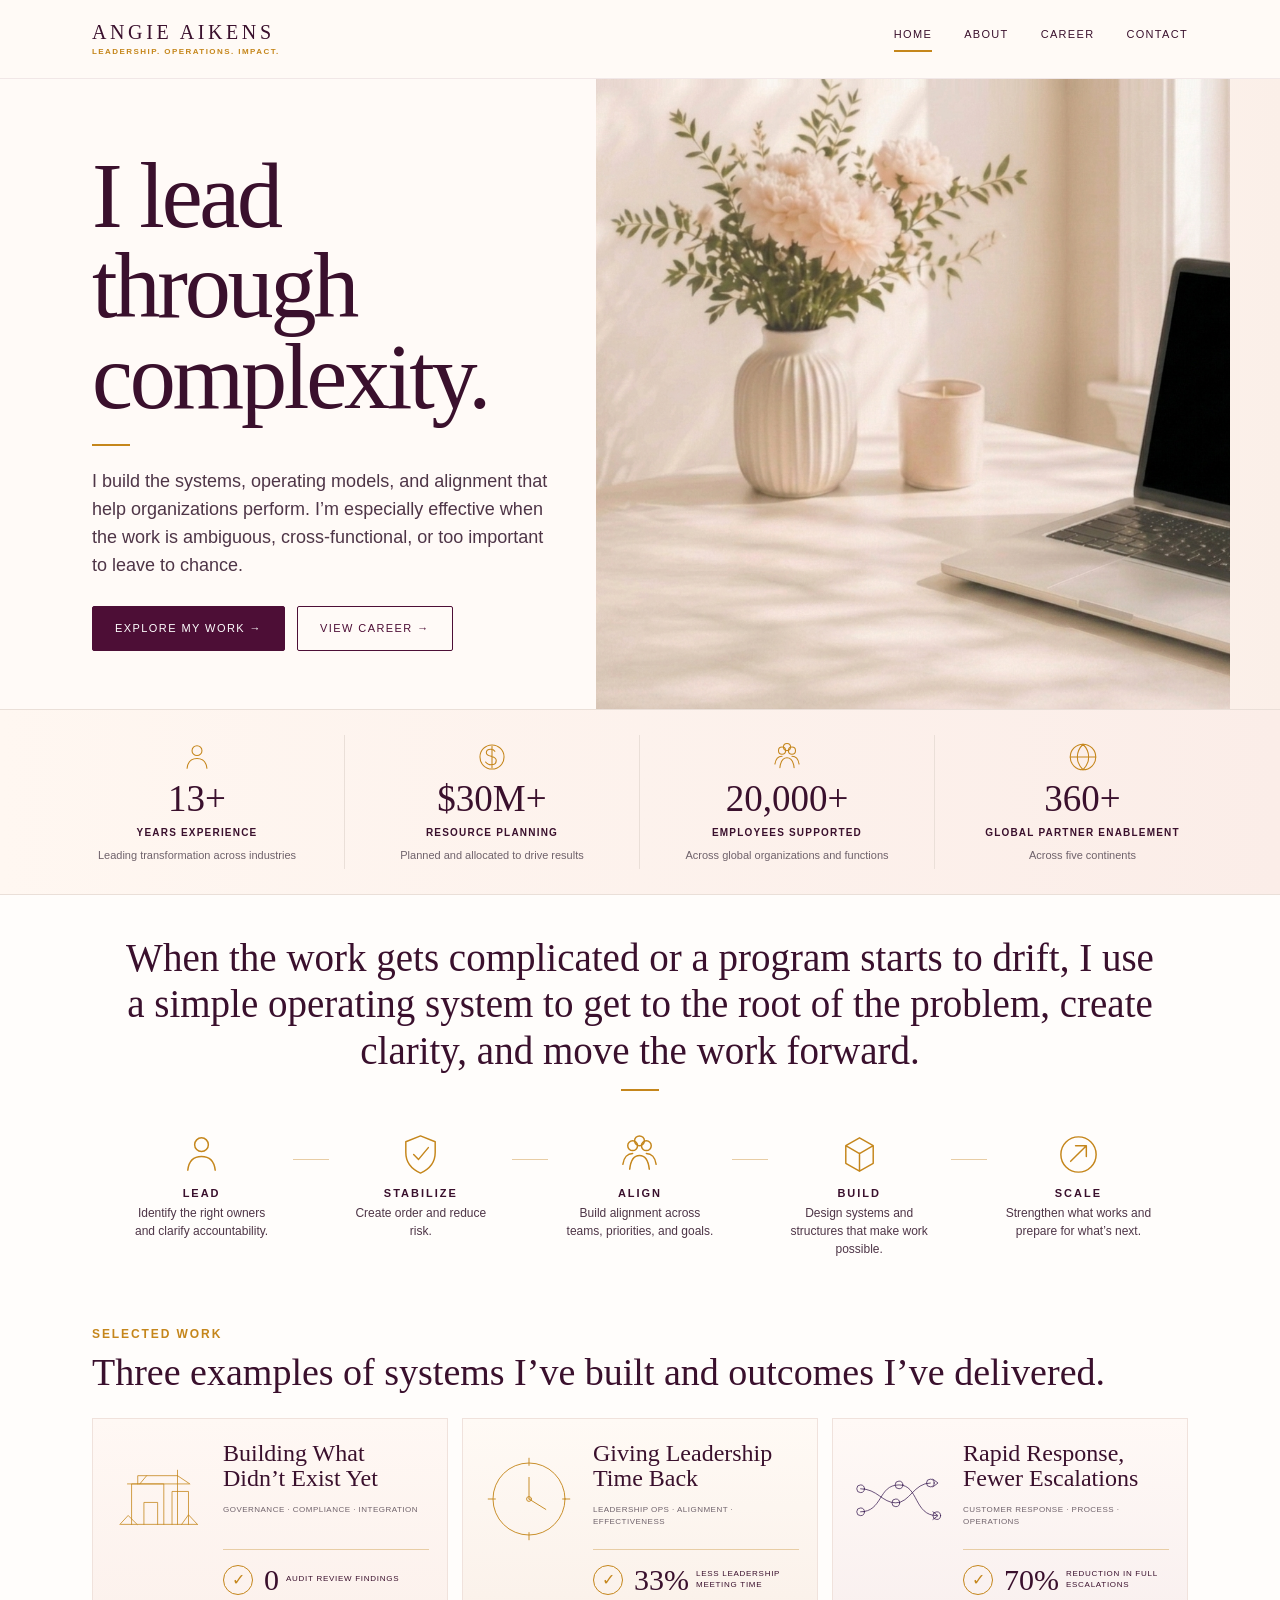
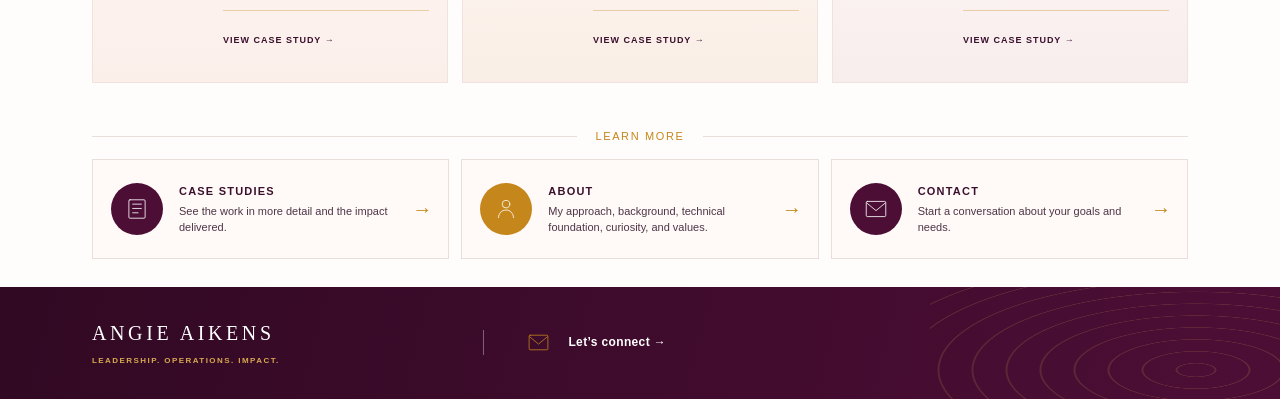
==== index.html @ d5c57edb "Add files via upload updated for metrics" ====
<!DOCTYPE html>

<html lang="en">
<head>
  <!-- Google tag (gtag.js) -->
  <script async src="https://www.googletagmanager.com/gtag/js?id=G-83SC47N2FG"></script>
  <script>
    window.dataLayer = window.dataLayer || [];
    function gtag(){dataLayer.push(arguments);}
    gtag('js', new Date());
    gtag('config', 'G-83SC47N2FG');
  </script>

<meta charset="utf-8"/>
<meta content="width=device-width,initial-scale=1" name="viewport"/>
<meta content="Angie Aikens is a business operations and executive leadership partner who builds systems, operating models, and alignment for complex organizations." name="description"/>
<title>Angie Aikens | Leadership, Operations, Impact</title>
<link href="styles.css" rel="stylesheet"/>
</head>
<body>
<header>
<div class="shell nav">
<div class="brand-wrap">
<a class="brand" href="index.html">ANGIE AIKENS</a>
<span class="brand-tag">Leadership. Operations. Impact.</span>
</div>
<nav aria-label="Primary navigation" class="navlinks">
<a class="active" href="index.html">Home</a>
<a href="about.html">About</a>
<a href="career.html">Career</a>
<a href="mailto:angieaikens@gmail.com">Contact</a>
</nav>
<details class="mobile-nav"><summary>Menu</summary><div class="menu">
<a class="active" href="index.html">Home</a>
<a href="about.html">About</a>
<a href="career.html">Career</a>
<a href="mailto:angieaikens@gmail.com">Contact</a>
</div></details>
</div>
</header>
<main>
<section class="home-hero corporate-hero">
<div class="shell corporate-hero-grid">
<div class="hero-copy">
<h1>I lead through<br/>complexity.</h1>
<div class="gold-rule"></div>
<p>I build the systems, operating models, and alignment that help organizations perform. I’m especially effective when the work is ambiguous, cross-functional, or too important to leave to chance.</p>
<div class="actions">
<a class="btn primary" href="#work">Explore my work →</a>
<a class="btn" href="career.html">View career →</a>
</div>
</div>
<div class="hero-photo"><img src="assets/angie-home-office.png?v=4" alt="Warm, light-filled workspace with flowers and a laptop"/></div>
</div>
</section>
<section class="impact-strip">
<div class="shell impact-grid">
<div class="impact">
<div class="impact-icon"><svg aria-hidden="true" viewbox="0 0 48 48"><circle cx="24" cy="15" r="7"></circle><path d="M10 40c1-9 6-14 14-14s13 5 14 14"></path></svg></div>
<strong>13+</strong><span class="impact-label">Years experience</span><small>Leading transformation across industries</small>
</div>
<div class="impact">
<div class="impact-icon"><svg aria-hidden="true" viewbox="0 0 48 48"><circle cx="24" cy="24" r="17"></circle><path d="M28 16c-1-2-3-3-6-3-4 0-6 2-6 5 0 7 14 3 14 11 0 4-3 6-7 6-3 0-6-1-8-4M24 9v30"></path></svg></div>
<strong>$30M+</strong><span class="impact-label">Resource planning</span><small>Planned and allocated to drive results</small>
</div>
<div class="impact">
<div class="impact-icon"><svg aria-hidden="true" viewbox="0 0 48 48"><circle cx="17" cy="15" r="5"></circle><circle cx="31" cy="15" r="5"></circle><circle cx="24" cy="10" r="5"></circle><path d="M7 34c1-7 5-11 10-11M41 34c-1-7-5-11-10-11M14 39c1-9 4-14 10-14s9 5 10 14"></path></svg></div>
<strong>20,000+</strong><span class="impact-label">Employees supported</span><small>Across global organizations and functions</small>
</div>
<div class="impact">
<div class="impact-icon"><svg aria-hidden="true" viewbox="0 0 48 48"><circle cx="24" cy="24" r="18"></circle><path d="M6 24h36M24 6c5 5 8 11 8 18s-3 13-8 18M24 6c-5 5-8 11-8 18s3 13 8 18"></path></svg></div>
<strong>360+</strong><span class="impact-label">Global partner enablement</span><small>Across five continents</small>
</div>
</div>
</section>
<section class="through">
<div class="shell through-inner corporate-through">
<h2>When the work gets complicated or a program starts to drift, I use a simple operating system to get to the root of the problem, create clarity, and move the work forward.</h2>
<div class="gold-rule center"></div>
<div class="caps-grid">





<div class="cap"><div class="cap-icon"><svg viewbox="0 0 48 48"><circle cx="24" cy="14" r="7"></circle><path d="M10 40c1-9 6-14 14-14s13 5 14 14"></path></svg></div><h3>Lead</h3><p>Identify the right owners and clarify accountability.</p></div><div class="cap"><div class="cap-icon"><svg viewbox="0 0 48 48"><path d="M24 5l15 6v11c0 10-6 17-15 21C15 39 9 32 9 22V11z"></path><path d="M17 24l5 5 10-12"></path></svg></div><h3>Stabilize</h3><p>Create order and reduce risk.</p></div><div class="cap"><div class="cap-icon"><svg viewbox="0 0 48 48"><circle cx="17" cy="15" r="5"></circle><circle cx="31" cy="15" r="5"></circle><circle cx="24" cy="10" r="5"></circle><path d="M7 34c1-7 5-11 10-11M41 34c-1-7-5-11-10-11M14 39c1-9 4-14 10-14s9 5 10 14"></path></svg></div><h3>Align</h3><p>Build alignment across teams, priorities, and goals.</p></div><div class="cap"><div class="cap-icon"><svg viewbox="0 0 48 48"><path d="M10 15l14-8 14 8v18l-14 8-14-8zM10 15l14 8 14-8M24 23v18"></path></svg></div><h3>Build</h3><p>Design systems and structures that make work possible.</p></div><div class="cap"><div class="cap-icon"><svg viewbox="0 0 48 48"><circle cx="24" cy="24" r="18"></circle><path d="M16 31l16-16M21 15h11v11"></path></svg></div><h3>Scale</h3><p>Strengthen what works and prepare for what’s next.</p></div></div>
</div>
</section>
<section class="selected-work" id="work">
<div class="shell">
<div class="kicker">Selected Work</div>
<h2>Three examples of systems I’ve built and outcomes I’ve delivered.</h2>
<div class="selected-grid">
<article class="selected-card build-card">
<div aria-hidden="true" class="selected-visual construction-visual">
<svg viewbox="0 0 140 100"><path d="M14 87h112M30 87V28h47v59M39 28V16h58v71M48 87V55h20v32M89 87V39h24v48M24 28h90M97 16l18 12M97 16V8M52 16l-10 12"></path><path d="M13 87l12-13 13 13M103 87l10-14 13 14"></path></svg>
</div>
<div class="selected-body"><h3>Building What<br/>Didn’t Exist Yet</h3><div class="selected-meta">Governance · Compliance · Integration</div><div class="selected-result"><span class="result-symbol">✓</span><strong>0</strong><small>Audit review findings</small></div><a href="building-what-didnt-exist.html">View case study →</a></div>
</article>
<article class="selected-card time-card">
<div aria-hidden="true" class="selected-visual clock-visual"><svg viewbox="0 0 120 120"><circle cx="60" cy="60" r="45"></circle><circle cx="60" cy="60" r="3"></circle><path d="M60 60V33M60 60l21 13M60 9v9M60 102v9M9 60h9M102 60h9"></path></svg></div>
<div class="selected-body"><h3>Giving Leadership<br/>Time Back</h3><div class="selected-meta">Leadership Ops · Alignment · Effectiveness</div><div class="selected-result"><span class="result-symbol">✓</span><strong>33%</strong><small>Less leadership meeting time</small></div><a href="giving-leadership-time-back.html">View case study →</a></div>
</article>
<article class="selected-card response-card">
<div aria-hidden="true" class="selected-visual pathway-visual"><svg viewbox="0 0 150 100"><path d="M15 70c35 0 27-42 60-42 31 0 23 48 59 48"></path><path d="M15 34c26 0 34 22 55 22 22 0 28-31 54-31"></path><circle cx="15" cy="70" r="6"></circle><circle cx="75" cy="28" r="6"></circle><circle cx="134" cy="76" r="6"></circle><circle cx="15" cy="34" r="6"></circle><circle cx="70" cy="56" r="6"></circle><circle cx="124" cy="25" r="6"></circle><path d="M128 19l8 6-8 6M128 70l8 6-8 6"></path></svg></div>
<div class="selected-body"><h3>Rapid Response,<br/>Fewer Escalations</h3><div class="selected-meta">Customer Response · Process · Operations</div><div class="selected-result"><span class="result-symbol">✓</span><strong>70%</strong><small>Reduction in full escalations</small></div><a href="rapid-response-fewer-escalations.html">View case study →</a></div>
</article>
</div>
</div>
</section>
<section class="learn-more">
<div class="shell">
<div class="learn-rule"><span>Learn More</span></div>
<div class="learn-grid">
<a class="learn-card" href="#work"><span class="learn-icon plum"><svg viewbox="0 0 48 48"><rect height="34" rx="2" width="30" x="9" y="7"></rect><path d="M16 15h16M16 23h16M16 31h10"></path></svg></span><span><strong>Case Studies</strong><small>See the work in more detail and the impact delivered.</small></span><b>→</b></a>
<a class="learn-card" href="about.html"><span class="learn-icon gold"><svg viewbox="0 0 48 48"><circle cx="24" cy="15" r="7"></circle><path d="M10 40c1-9 6-14 14-14s13 5 14 14"></path></svg></span><span><strong>About</strong><small>My approach, background, technical foundation, curiosity, and values.</small></span><b>→</b></a>
<a class="learn-card" href="mailto:angieaikens@gmail.com"><span class="learn-icon plum"><svg viewbox="0 0 48 48"><rect height="28" rx="2" width="36" x="6" y="10"></rect><path d="M7 13l17 14 17-14"></path></svg></span><span><strong>Contact</strong><small>Start a conversation about your goals and needs.</small></span><b>→</b></a>
</div>
</div>
</section>
</main>
<footer class="site-footer"><div class="shell site-footer-grid"><div><div class="brand footer-brand">ANGIE AIKENS</div><div class="brand-tag">Leadership. Operations. Impact.</div></div><div class="footer-contact"><svg aria-hidden="true" class="inline-icon" viewbox="0 0 48 48"><rect height="28" rx="2" width="36" x="6" y="10"></rect><path d="M7 13l17 14 17-14"></path></svg><div><a class="footer-connect-link" href="mailto:angieaikens@gmail.com">Let’s connect →</a></div></div><div aria-hidden="true" class="footer-lines"></div></div></footer>
</body>
</html>
---- styles.css ----
:root{--ink:#0b2843;--ink2:#263b4d;--gold:#a97822;--olive:#747a55;--cream:#fbfaf7;--paper:#fffdf9;--muted:#5f686f;--line:#ddd7cd;--soft:#f4f0e9;--navy:#082a4b}
*{box-sizing:border-box}html{scroll-behavior:smooth}body{margin:0;background:var(--cream);color:var(--ink);font-family:Arial,Helvetica,sans-serif;line-height:1.6}a{color:inherit;text-decoration:none}h1,h2,h3,.metric strong,.footer-copy,.serif{font-family:Georgia,'Times New Roman',serif}.shell{max-width:1180px;margin:0 auto;padding:0 42px}.eyebrow,.section-title,.kicker{font-size:12px;letter-spacing:.16em;text-transform:uppercase;color:var(--olive);font-weight:700}.gold-rule{width:38px;height:2px;background:var(--gold);margin:22px 0}.meta{font-size:11px;letter-spacing:.12em;text-transform:uppercase;line-height:1.9;color:var(--olive);font-weight:700}.btn{display:inline-flex;align-items:center;gap:16px;padding:13px 22px;font-size:11px;letter-spacing:.13em;text-transform:uppercase;border:1px solid var(--ink);color:var(--ink);background:transparent}.btn.primary{background:var(--ink);color:#fff}.actions{display:flex;gap:12px;flex-wrap:wrap}
/* nav */
header{background:rgba(251,250,247,.97);position:sticky;top:0;z-index:50;border-bottom:1px solid rgba(11,40,67,.08);backdrop-filter:blur(8px)}.nav{height:78px;display:flex;align-items:center;justify-content:space-between}.brand{font-family:Georgia,'Times New Roman',serif;font-size:20px;letter-spacing:.18em}.navlinks{display:flex;gap:32px}.navlinks a{font-size:11px;letter-spacing:.12em;text-transform:uppercase}.navlinks a.active{border-bottom:2px solid var(--gold);padding-bottom:7px}.mobile-nav{display:none;position:relative}.mobile-nav summary{cursor:pointer;list-style:none;font-size:11px;letter-spacing:.14em;text-transform:uppercase}.mobile-nav summary::-webkit-details-marker{display:none}.mobile-nav .menu{position:absolute;right:0;top:34px;background:var(--paper);border:1px solid var(--line);min-width:190px;padding:10px;box-shadow:0 14px 30px rgba(11,40,67,.08)}.mobile-nav .menu a{display:block;padding:10px 12px;font-size:11px;letter-spacing:.1em;text-transform:uppercase}.mobile-nav .menu a.active{color:var(--gold)}
/* home */
.home-hero{position:relative;min-height:500px;overflow:hidden;background:var(--paper)}.home-hero:after{content:'';position:absolute;right:0;top:0;bottom:0;width:55%;background:linear-gradient(90deg,var(--paper) 0%,rgba(255,253,249,.84) 16%,rgba(255,253,249,.18) 48%,rgba(255,253,249,0) 74%),url('assets/hero-lake.png') center/cover no-repeat}.home-hero .inner{position:relative;z-index:1;max-width:650px;padding:70px 0}.home-hero h1{font-size:clamp(58px,7vw,90px);line-height:.98;font-weight:400;letter-spacing:-.035em;margin:0 0 22px}.home-hero p{font-size:18px;max-width:550px;color:var(--ink2);margin:0 0 18px}.impact-strip{background:rgba(255,255,255,.64);border-top:1px solid var(--line);border-bottom:1px solid var(--line)}.impact-grid{display:grid;grid-template-columns:repeat(4,1fr);padding:28px 0}.impact{text-align:center;padding:0 18px;border-right:1px solid var(--line)}.impact:last-child{border-right:0}.impact strong{font:400 34px Georgia,serif;display:block}.impact span{font-size:12px;color:var(--muted)}.through{background:var(--soft);padding:45px 0}.through-inner{display:grid;grid-template-columns:3px 1fr;gap:28px;align-items:center}.through-line{height:100%;min-height:88px;background:var(--gold)}.through h2{font-size:clamp(30px,4vw,46px);font-weight:400;line-height:1.2;margin:0}.through em{color:var(--gold);font-weight:400}.caps{background:var(--paper);border-bottom:1px solid var(--line)}.caps-grid{display:grid;grid-template-columns:repeat(5,1fr);padding:34px 0}.cap{text-align:center;padding:0 20px;border-right:1px solid var(--line)}.cap:last-child{border-right:0}.cap .symbol{font:400 33px Georgia,serif;margin-bottom:8px}.cap h3{font:700 11px Arial,sans-serif;letter-spacing:.18em;text-transform:uppercase;margin:0 0 5px}.cap p{font-size:12px;color:var(--muted);margin:0}.home-work{padding:62px 0}.home-work-head{display:flex;justify-content:space-between;align-items:end;gap:30px;margin-bottom:28px}.home-work h2{font-size:42px;font-weight:400;line-height:1.12;margin:6px 0 0}.home-feature{display:grid;grid-template-columns:1.1fr 1.25fr .5fr;background:var(--paper);border:1px solid var(--line);border-radius:12px;overflow:hidden}.home-feature .preview{border-right:1px solid var(--line);padding:24px;display:flex;align-items:center;background:linear-gradient(135deg,#fffdfa,#f5f0e7)}.home-feature .copy{padding:31px}.home-feature h3{font-size:31px;font-weight:400;line-height:1.1;margin:8px 0 15px}.home-feature p{color:var(--muted);font-size:14px}.home-feature .stat{border-left:1px solid var(--line);display:flex;align-items:center;justify-content:center;text-align:center;padding:25px}.home-feature .stat strong{font:400 42px Georgia,serif;display:block}.home-feature .stat span{font-size:11px;text-transform:uppercase;letter-spacing:.11em}.home-subwork{display:grid;grid-template-columns:1fr 1fr;margin-top:14px}.home-subwork a{padding:22px 24px;background:rgba(255,255,255,.48);border:1px solid var(--line)}.home-subwork a+a{border-left:0}.home-subwork small{display:block;text-transform:uppercase;letter-spacing:.12em;color:var(--olive);margin-bottom:5px}.home-subwork strong{font:400 20px Georgia,serif}
/* work */
.work-hero{background:var(--paper);padding:68px 0 56px;border-bottom:1px solid var(--line);position:relative;overflow:hidden}.work-hero:after{content:'';position:absolute;right:-60px;top:-80px;width:470px;height:470px;border:1px solid rgba(116,122,85,.15);border-radius:50%;box-shadow:-90px 80px 0 -89px rgba(169,120,34,.28),-180px 160px 0 -179px rgba(116,122,85,.2)}.work-hero .inner{max-width:720px;position:relative;z-index:1}.work-hero h1{font-size:clamp(50px,6vw,76px);line-height:1.03;font-weight:400;margin:12px 0 22px}.work-hero p{max-width:610px;font:400 18px Georgia,serif;color:var(--ink2)}.work-cards{padding:56px 0}.work-title{text-align:center;margin-bottom:32px}.work-title h2{font-size:38px;font-weight:400;margin:7px 0}.case-card{display:grid;grid-template-columns:300px 1fr 205px;background:var(--paper);border:1px solid var(--line);border-radius:10px;overflow:hidden;margin-bottom:18px}.case-preview{padding:22px;border-right:1px solid var(--line);background:linear-gradient(135deg,#fffdfa,#f5f0e7);display:flex;align-items:center}.case-copy{padding:27px}.case-copy h3{font-size:29px;font-weight:400;line-height:1.12;margin:7px 0 10px}.case-copy p{font-size:14px;color:var(--muted);margin:0}.case-stat{border-left:1px solid var(--line);display:flex;flex-direction:column;align-items:center;justify-content:center;text-align:center;padding:22px}.case-stat strong{font:400 42px Georgia,serif}.case-stat span{font-size:11px;letter-spacing:.1em;text-transform:uppercase;margin:6px 0 18px}
/* artifact previews */
.mini-art{width:100%;color:var(--ink)}.mini-top{padding:10px 12px;border:1px solid var(--gold);text-align:center;font-size:10px;letter-spacing:.1em;text-transform:uppercase;background:#fff}.mini-core{margin:10px auto;padding:12px;background:var(--navy);color:#fff;text-align:center;font:400 14px Georgia,serif;width:80%}.mini-branches{display:grid;grid-template-columns:repeat(4,1fr);gap:6px;margin-top:10px}.mini-branches span{border:1px solid var(--line);padding:9px 3px;text-align:center;font-size:9px;text-transform:uppercase;letter-spacing:.05em}.mini-ba{display:grid;gap:12px}.mini-ba-row{display:grid;grid-template-columns:68px repeat(5,1fr);gap:5px;align-items:center}.mini-ba-row b{font-size:9px;letter-spacing:.1em;text-transform:uppercase;color:var(--olive)}.mini-ba-row span{border:1px solid var(--line);padding:9px 2px;text-align:center;font-size:8px}.mini-ba-row.after span{background:var(--navy);color:#fff;border-color:var(--navy)}.mini-playbook{display:grid;gap:10px}.mini-playbook-title{background:var(--navy);color:#fff;padding:10px;text-align:center;font-size:10px;letter-spacing:.1em;text-transform:uppercase}.mini-steps{display:grid;grid-template-columns:repeat(5,1fr);gap:5px}.mini-steps span{border:1px solid var(--line);padding:10px 3px;text-align:center;font-size:8px}.mini-enable{border-top:1px solid var(--line);padding-top:8px;text-align:center;font-size:9px;letter-spacing:.05em;color:var(--olive)}
/* shared case study */
.case-hero{background:var(--paper);padding:52px 0 38px}.case-hero h1{font-size:clamp(48px,6vw,72px);line-height:1.03;font-weight:400;margin:13px 0 16px}.case-hero .intro{font-size:15px;color:var(--ink2);max-width:820px;margin:22px 0 0}.back{display:inline-block;margin-bottom:20px;font-size:11px;letter-spacing:.12em;text-transform:uppercase}.case-artifact-section{background:var(--paper);padding:0 0 40px}.case-artifact{border:1px solid var(--line);background:linear-gradient(180deg,#fffdfa,#fbf8f2);padding:30px;border-radius:7px}.case-summary{background:var(--paper);padding:0 0 50px}.summary-grid{display:grid;grid-template-columns:1fr 1fr 1.15fr;border-top:1px solid var(--line)}.summary-block{padding:28px 28px 20px 0}.summary-block+.summary-block{border-left:1px solid var(--line);padding-left:28px}.summary-index{font:400 13px Georgia,serif;color:var(--olive);margin-bottom:8px}.summary-block h2{font-size:31px;font-weight:400;margin:0 0 16px}.summary-block p{font-size:14px;color:var(--ink2);margin:0 0 16px}.summary-block p:last-child{margin-bottom:0}.result-mini-grid{display:grid;grid-template-columns:1fr 1fr;border:1px solid var(--line);border-bottom:0}.result-mini{padding:17px;border-bottom:1px solid var(--line)}.result-mini:nth-child(odd){border-right:1px solid var(--line)}.result-mini strong{font:400 29px Georgia,serif;display:block}.result-mini span{font-size:9px;letter-spacing:.1em;text-transform:uppercase;color:var(--muted);display:block;margin-top:4px}.case-footer{border-top:1px solid var(--line);padding:25px 0;background:var(--paper)}.case-footer-inner{display:flex;justify-content:space-between;align-items:center;gap:24px}.case-footer p{font-size:13px;margin:0}.case-footer a{color:var(--olive);text-decoration:underline;text-underline-offset:4px}
/* case artifact 1 */
.gov-flow{max-width:910px;margin:0 auto}.gov-core{width:48%;margin:0 auto;background:var(--navy);color:#fff;border:1px solid var(--gold);padding:17px;text-align:center}.gov-core strong{font:400 22px Georgia,serif;display:block;line-height:1.15}.gov-core span{font-size:11px;letter-spacing:.12em;text-transform:uppercase;color:#d8b66d}.gov-connector{width:1px;height:28px;background:var(--olive);margin:0 auto}.gov-lob{width:60%;margin:0 auto;border:1px solid var(--gold);padding:15px;text-align:center;font-size:11px;letter-spacing:.14em;text-transform:uppercase;background:#fff}.gov-branchline{width:72%;height:25px;margin:0 auto;border-top:1px solid var(--olive);border-left:1px solid transparent;border-right:1px solid transparent;position:relative}.gov-branchline:before{content:'';position:absolute;left:0;right:0;top:-1px;height:1px;background:var(--olive)}.gov-functions{display:grid;grid-template-columns:repeat(4,1fr);gap:18px}.gov-function{border:1px solid var(--gold);padding:18px 14px;text-align:center;background:#fff;min-height:150px;position:relative}.gov-function:before{content:'';position:absolute;top:-26px;left:50%;width:1px;height:26px;background:var(--olive)}.gov-function h3{font:700 11px Arial,sans-serif;letter-spacing:.1em;text-transform:uppercase;margin:0 0 10px}.gov-function p{font-size:12px;color:var(--ink2);margin:0}
/* case artifact 2 */
.rhythm{display:grid;gap:16px}.rhythm-row{border:1px solid var(--line);padding:16px;background:#fff}.rhythm-label{text-align:center;font-size:11px;letter-spacing:.12em;text-transform:uppercase;color:var(--olive);font-weight:700;margin-bottom:14px}.rhythm-items{display:grid;grid-template-columns:repeat(5,1fr);gap:10px}.rhythm-item{padding:16px 8px;border:1px solid var(--line);text-align:center;min-height:115px}.rhythm-item strong{display:block;font-size:11px;letter-spacing:.08em;text-transform:uppercase;margin-bottom:7px}.rhythm-item p{font-size:11px;color:var(--muted);margin:0}.rhythm-row.after .rhythm-item{background:var(--navy);color:#fff;border-color:var(--navy)}.rhythm-row.after .rhythm-item p{color:#dce5ec}.powered{margin-top:14px;border:1px solid var(--line);padding:13px;text-align:center;font-size:10px;letter-spacing:.09em;text-transform:uppercase;color:var(--olive);background:#fff}
/* case artifact 3 */
.playbook-title{background:var(--navy);color:#fff;text-align:center;padding:15px;font-size:12px;letter-spacing:.12em;text-transform:uppercase;margin-bottom:14px}.playbook-steps{display:grid;grid-template-columns:repeat(5,1fr);gap:10px}.playbook-step{border:1px solid var(--line);padding:16px 10px;background:#fff;text-align:center;min-height:145px}.playbook-step b{display:block;font-size:10px;letter-spacing:.07em;text-transform:uppercase;margin:4px 0 8px}.playbook-step p{font-size:11px;color:var(--muted);margin:0}.playbook-enable{margin-top:16px;border:1px solid var(--line);padding:14px;background:#fff}.playbook-enable h3{text-align:center;font:700 10px Arial,sans-serif;letter-spacing:.12em;text-transform:uppercase;color:var(--olive);margin:0 0 11px}.playbook-enable-grid{display:grid;grid-template-columns:repeat(3,1fr)}.playbook-enable-grid div{text-align:center;padding:6px 12px;border-right:1px solid var(--line);font-size:11px}.playbook-enable-grid div:last-child{border-right:0}
/* leadership */
.leadership-hero{background:var(--paper);padding:70px 0 54px;border-bottom:1px solid var(--line);position:relative;overflow:hidden}.leadership-hero:after{content:'';position:absolute;right:8%;top:30px;width:210px;height:210px;border-radius:50%;border:1px solid rgba(169,120,34,.18);box-shadow:-48px 52px 0 -47px rgba(116,122,85,.24),-98px 102px 0 -97px rgba(169,120,34,.16)}.leadership-hero .inner{max-width:690px;position:relative;z-index:1}.leadership-hero h1{font-size:clamp(58px,7vw,86px);line-height:1;font-weight:400;margin:0 0 22px}.leadership-hero .lede{font:400 20px Georgia,serif;max-width:620px;color:var(--ink2);margin:0 0 22px}.leadership-hero .principle-line{font:400 17px Georgia,serif;color:var(--ink2)}.leadership-thread{padding:70px 0 48px;background:var(--paper)}.thread-wrap{position:relative;max-width:900px;margin:0 auto}.thread-line{position:absolute;left:50%;top:14px;bottom:14px;width:1px;background:var(--gold);transform:translateX(-50%)}.thread-item{position:relative;display:grid;grid-template-columns:1fr 90px 1fr;min-height:170px;align-items:center}.thread-item .node{grid-column:2;justify-self:center;width:20px;height:20px;border:1px solid var(--gold);border-radius:50%;background:var(--paper);position:relative;z-index:2}.thread-item .node:after{content:'';position:absolute;width:7px;height:7px;background:var(--gold);border-radius:50%;left:50%;top:50%;transform:translate(-50%,-50%)}.thread-copy{max-width:340px}.thread-item.left .thread-copy{grid-column:1;justify-self:end}.thread-item.right .thread-copy{grid-column:3;justify-self:start}.thread-num{font:400 13px Georgia,serif;color:var(--gold);margin-bottom:8px}.thread-copy:before{content:'';display:block;width:38px;height:1px;background:var(--gold);margin-bottom:14px}.thread-copy h2{font-size:30px;font-weight:400;line-height:1.15;margin:0 0 10px}.thread-copy p{font-size:15px;color:var(--ink2);margin:0}.leadership-close{padding:6px 0 65px;background:var(--paper);text-align:center}.leadership-close blockquote{font:italic 400 25px Georgia,serif;line-height:1.4;max-width:760px;margin:0 auto 26px;color:var(--ink)}
/* about */
.about-intro{background:var(--paper);padding:72px 0 64px;border-bottom:1px solid var(--line)}.about-narrative{max-width:1060px}.about-narrative p{font-size:20px;line-height:1.85;color:var(--ink2);margin:0 0 26px}.about-narrative p:last-child{margin-bottom:0}.about-panel-grid{display:grid;grid-template-columns:1fr 1fr;background:var(--paper);border-bottom:1px solid var(--line)}.about-panel{padding:50px max(42px,calc((100vw - 1180px)/2 + 42px)) 56px;min-height:430px}.about-panel:first-child{padding-right:56px;border-right:1px solid var(--line)}.about-panel:last-child{padding-left:56px}.about-panel h2{text-align:center;font-size:34px;font-weight:400;margin:0}.panel-rule{width:44px;height:1px;background:var(--gold);margin:19px auto 25px}.about-panel p{font-size:16px;line-height:1.75;color:var(--ink2);max-width:500px;margin:0 auto 20px}.about-panel p:last-child{margin-bottom:0}.about-close{background:var(--paper);padding:32px 0 52px;text-align:center}.about-close .actions{justify-content:center}
/* career */
.career-hero{background:var(--paper);padding:68px 0 54px;border-bottom:1px solid var(--line)}.career-hero-grid{display:grid;grid-template-columns:1.2fr .8fr;gap:68px;align-items:center}.career-hero h1{font-size:clamp(54px,7vw,82px);font-weight:400;line-height:1.03;margin:0 0 22px}.career-lede{font:400 19px Georgia,serif;color:var(--ink2);max-width:670px}.career-fit{background:var(--soft);padding:32px 36px;border:1px solid var(--line)}.career-fit h2{font:700 14px Arial,sans-serif;letter-spacing:.05em;color:var(--olive);margin:0 0 20px}.career-fit ul{list-style:none;padding:0;margin:0;display:grid;gap:15px}.career-fit li{display:grid;grid-template-columns:22px 1fr;gap:11px;font-size:14px;color:var(--ink2)}.career-fit li span{color:var(--gold)}.career-impact{padding:48px 0 54px;background:var(--paper);border-bottom:1px solid var(--line)}.career-intro{font-size:15px;color:var(--ink2);max-width:800px;margin:9px 0 32px}.career-impact-grid{display:grid;grid-template-columns:repeat(4,1fr)}.career-impact-grid article{text-align:center;padding:0 25px;border-right:1px solid var(--line)}.career-impact-grid article:last-child{border-right:0}.career-impact-grid h3{font:700 11px Arial,sans-serif;letter-spacing:.06em;text-transform:uppercase;line-height:1.45;margin:0 0 11px}.career-impact-grid p{font-size:13px;color:var(--muted);margin:0}.career-mid{background:var(--soft);padding:48px 0}.career-mid-grid{display:grid;grid-template-columns:1.15fr .85fr;gap:58px}.career-timeline{margin-top:21px}.career-row{display:grid;grid-template-columns:110px 1fr;gap:20px;padding:16px 0;border-bottom:1px solid var(--line)}.career-row:last-child{border-bottom:0}.career-date{font-size:11px;letter-spacing:.09em;text-transform:uppercase;color:var(--olive)}.career-row h3{font:400 20px Georgia,serif;margin:0 0 3px}.career-role{font-size:11px;letter-spacing:.07em;text-transform:uppercase;color:var(--gold);font-weight:700}.career-row p{font-size:13px;color:var(--muted);margin:7px 0 0}.career-highlights{border-left:1px solid var(--line);padding-left:45px}.career-highlight{display:grid;grid-template-columns:100px 1fr;gap:18px;align-items:center;padding:18px 0;border-bottom:1px solid var(--line)}.career-highlight:last-child{border-bottom:0}.career-highlight strong{font:400 39px Georgia,serif;color:var(--olive)}.career-highlight h3{font:400 20px Georgia,serif;margin:0 0 3px}.career-highlight p{font-size:13px;color:var(--muted);margin:0}.career-next{background:var(--paper);padding:46px 0 52px}.career-next-lede{font:400 17px Georgia,serif;color:var(--ink2);max-width:780px;margin:8px 0 29px}.career-next-grid{display:grid;grid-template-columns:repeat(4,1fr)}.career-next-grid article{text-align:center;padding:0 24px;border-right:1px solid var(--line)}.career-next-grid article:last-child{border-right:0}.career-next-grid h3{font:700 11px Arial,sans-serif;letter-spacing:.08em;text-transform:uppercase;margin:0 0 8px}.career-next-grid p{font-size:13px;color:var(--muted);margin:0}.career-close{background:var(--ink);color:#fff;padding:33px 0 37px;text-align:center}.career-close p{font:italic 400 21px Georgia,serif;margin:0 0 21px}.career-close .actions{justify-content:center}.career-close .btn{border-color:rgba(255,255,255,.55);color:#fff}.career-close .btn.primary{background:#fff;color:var(--ink);border-color:#fff}
/* footer */
.footer-cta{background:#f0ebe3;padding:30px 0}.footer-flex{display:flex;align-items:center;justify-content:space-between;gap:30px}.footer-copy{font-size:18px}
/* responsive */
@media(max-width:900px){.shell{padding:0 24px}.navlinks{display:none}.mobile-nav{display:block}.home-hero:after{width:70%;opacity:.44}.impact-grid{grid-template-columns:repeat(2,1fr);gap:20px 0}.impact:nth-child(2){border-right:0}.caps-grid{grid-template-columns:repeat(5,1fr)}.home-feature,.case-card{grid-template-columns:1fr}.home-feature .preview,.case-preview{border-right:0;border-bottom:1px solid var(--line)}.home-feature .stat,.case-stat{border-left:0;border-top:1px solid var(--line)}.home-subwork{grid-template-columns:1fr}.home-subwork a+a{border-left:1px solid var(--line);border-top:0}.summary-grid{grid-template-columns:1fr}.summary-block{padding:24px 0}.summary-block+.summary-block{border-left:0;border-top:1px solid var(--line);padding-left:0}.gov-functions,.rhythm-items,.playbook-steps{grid-template-columns:1fr 1fr}.gov-function:before{display:none}.gov-branchline{display:none}.thread-line{left:24px}.thread-item{grid-template-columns:48px 1fr;min-height:auto;padding:24px 0}.thread-item .node{grid-column:1;grid-row:1}.thread-item.left .thread-copy,.thread-item.right .thread-copy{grid-column:2;justify-self:start}.about-panel-grid{grid-template-columns:1fr}.about-panel{padding:44px 24px;min-height:auto}.about-panel:first-child{border-right:0;border-bottom:1px solid var(--line);padding-right:24px}.about-panel:last-child{padding-left:24px}.career-hero-grid,.career-mid-grid{grid-template-columns:1fr}.career-impact-grid,.career-next-grid{grid-template-columns:1fr 1fr;gap:28px 0}.career-impact-grid article:nth-child(2),.career-next-grid article:nth-child(2){border-right:0}.career-highlights{border-left:0;border-top:1px solid var(--line);padding-left:0;padding-top:28px}.case-footer-inner,.footer-flex{align-items:flex-start;flex-direction:column}}
@media(max-width:600px){.shell{padding:0 18px}.nav{height:66px}.brand{font-size:16px}.home-hero{min-height:460px}.home-hero:after{width:100%;opacity:.28}.home-hero .inner{padding:54px 0}.home-hero h1{font-size:55px}.impact-grid{grid-template-columns:1fr 1fr}.impact strong{font-size:28px}.through h2{font-size:30px}.caps-grid{grid-template-columns:1fr 1fr}.cap{border-bottom:1px solid var(--line);padding:18px 10px}.cap:nth-child(even){border-right:0}.cap:last-child{grid-column:1/-1;border-right:0}.home-work-head{display:block}.home-work-head .btn{margin-top:17px}.gov-core{width:92%}.gov-lob{width:92%}.gov-functions,.rhythm-items,.playbook-steps{grid-template-columns:1fr}.playbook-enable-grid{grid-template-columns:1fr}.playbook-enable-grid div{border-right:0;border-bottom:1px solid var(--line)}.playbook-enable-grid div:last-child{border-bottom:0}.case-hero h1{font-size:48px}.result-mini-grid{grid-template-columns:1fr}.result-mini:nth-child(odd){border-right:0}.about-narrative p{font-size:18px}.career-impact-grid,.career-next-grid{grid-template-columns:1fr}.career-impact-grid article,.career-next-grid article{border-right:0;border-bottom:1px solid var(--line);padding:22px 0}.career-impact-grid article:last-child,.career-next-grid article:last-child{border-bottom:0}.career-row{grid-template-columns:1fr;gap:4px}.career-highlight{grid-template-columns:80px 1fr}.career-highlight strong{font-size:32px}.actions{width:100%}.btn{justify-content:center}}


/* ---- refinement pass v2 ---- */
.brand-wrap{display:flex;flex-direction:column;line-height:1}.brand-tag{font-size:8px;letter-spacing:.18em;text-transform:uppercase;color:var(--olive);margin-top:6px}.navlinks a:first-child{display:inline-block}
.line-icon,svg{fill:none;stroke:currentColor;stroke-width:1.6;stroke-linecap:round;stroke-linejoin:round}.artifact-icon svg{width:38px;height:38px;color:var(--olive);margin-bottom:9px}.artifact-hero-icon svg{width:34px;height:34px;color:#d7b567;margin-bottom:6px}.artifact-small-icon{display:inline-flex;vertical-align:middle;margin-right:10px}.artifact-small-icon svg{width:25px;height:25px;color:var(--olive)}.result-mini svg{width:28px;height:28px;color:var(--olive);margin-bottom:7px}.result-mini{display:flex;flex-direction:column;align-items:flex-start}.title-icon{display:inline-flex;margin-right:10px;vertical-align:middle}.title-icon svg{width:25px;height:25px;color:#d7b567}.playbook-enable-grid span{display:block;margin:0 auto 6px}.playbook-enable-grid svg{width:27px;height:27px;color:var(--olive)}
/* work: remove decorative circle and replace with structural motif */
.work-hero:after{display:none}.work-hero>.shell{position:relative}.work-hero-mark{position:absolute;right:42px;top:25px;width:270px;height:270px;opacity:.55;background:linear-gradient(90deg,transparent 49.7%,rgba(169,120,34,.25) 50%,transparent 50.3%),linear-gradient(transparent 49.7%,rgba(116,122,85,.2) 50%,transparent 50.3%);background-size:54px 54px}.work-hero-mark:before,.work-hero-mark:after{content:'';position:absolute;border:1px solid rgba(11,40,67,.13)}.work-hero-mark:before{inset:54px}.work-hero-mark:after{inset:106px;background:rgba(169,120,34,.06)}
.preview-emblem{width:100%;height:180px;display:flex;flex-direction:column;align-items:center;justify-content:center;position:relative;overflow:hidden}.preview-icon{width:84px;height:84px;border-radius:50%;display:grid;place-items:center;background:var(--paper);border:1px solid var(--gold);color:var(--olive);position:relative;z-index:2}.preview-icon svg{width:47px;height:47px}.preview-caption{font:400 18px Georgia,serif;margin-top:12px;position:relative;z-index:2}.blueprint-lines,.framework-dots,.clock-rhythm{position:absolute;inset:0}.blueprint-lines i{position:absolute;border:1px solid rgba(116,122,85,.16)}.blueprint-lines i:nth-child(1){width:160px;height:96px;left:20px;top:23px}.blueprint-lines i:nth-child(2){width:110px;height:66px;right:14px;bottom:15px}.blueprint-lines i:nth-child(3){width:1px;height:140px;left:50%;top:15px;background:rgba(169,120,34,.16);border:0}.clock-rhythm:before{content:'';position:absolute;width:148px;height:148px;border:1px dashed rgba(116,122,85,.25);border-radius:50%;left:50%;top:50%;transform:translate(-50%,-50%)}.clock-rhythm i{position:absolute;width:7px;height:7px;background:var(--gold);border-radius:50%}.clock-rhythm i:nth-child(1){left:47%;top:12px}.clock-rhythm i:nth-child(2){right:30px;top:48px}.clock-rhythm i:nth-child(3){right:38px;bottom:35px}.clock-rhythm i:nth-child(4){left:32px;bottom:38px}.clock-rhythm i:nth-child(5){left:28px;top:48px}.framework-dots:before{content:'';position:absolute;left:55px;right:55px;top:55px;height:1px;background:rgba(116,122,85,.25);box-shadow:0 52px rgba(116,122,85,.25)}.framework-dots i{position:absolute;width:38px;height:25px;border:1px solid rgba(169,120,34,.38);background:rgba(255,255,255,.5)}.framework-dots i:nth-child(1){left:28px;top:42px}.framework-dots i:nth-child(2){right:28px;top:42px}.framework-dots i:nth-child(3){left:50%;bottom:23px;transform:translateX(-50%)}
/* About: approved screenshot treatment */
.about-intro{padding:72px 0 48px}.about-narrative{max-width:1040px}.about-narrative p{font-family:Arial,Helvetica,sans-serif;font-size:18px;line-height:1.75;margin-bottom:27px}.about-panel{position:relative;padding-top:46px}.about-icon{width:76px;height:76px;border-radius:50%;display:grid;place-items:center;margin:0 auto 16px;color:#fff}.about-icon svg{width:42px;height:42px;stroke-width:1.4}.about-panel.curious .about-icon{background:var(--olive)}.about-panel.values .about-icon{background:var(--gold)}.about-panel h2{font-size:32px}.about-topo{height:78px;background-color:var(--ink);background-image:radial-gradient(ellipse at 10% 120%,transparent 0 28px,rgba(255,255,255,.08) 29px 30px,transparent 31px 52px,rgba(255,255,255,.06) 53px 54px,transparent 55px),radial-gradient(ellipse at 58% 130%,transparent 0 34px,rgba(255,255,255,.07) 35px 36px,transparent 37px 66px,rgba(255,255,255,.05) 67px 68px,transparent 69px),radial-gradient(ellipse at 88% 120%,transparent 0 25px,rgba(255,255,255,.08) 26px 27px,transparent 28px 50px,rgba(255,255,255,.05) 51px 52px,transparent 53px)}
/* Case studies: more dimensional but restrained */
.case-artifact{box-shadow:0 12px 35px rgba(11,40,67,.035)}.gov-function,.rhythm-item,.playbook-step{transition:transform .2s ease,box-shadow .2s ease}.gov-function:hover,.rhythm-item:hover,.playbook-step:hover{transform:translateY(-2px);box-shadow:0 7px 16px rgba(11,40,67,.06)}.gov-lob{display:flex;justify-content:center;align-items:center}.rhythm-transition{display:flex;align-items:center;justify-content:center;gap:20px;color:var(--olive);font-size:10px;letter-spacing:.11em;text-transform:uppercase}.rhythm-transition b{font:400 24px Georgia,serif;color:var(--gold)}.playbook-title{display:flex;align-items:center;justify-content:center}.playbook-step .artifact-icon{height:42px;display:flex;align-items:center;justify-content:center}.playbook-step .artifact-icon svg{margin:0}.rhythm-item .artifact-icon{height:40px}.rhythm-row.after .artifact-icon{color:#d7b567}.rhythm-row.after .artifact-icon svg{color:#d7b567}
/* Leadership: richer hero and thread cards */
.leadership-hero:after{display:none}.leadership-hero-grid{display:grid;grid-template-columns:1.15fr .85fr;gap:70px;align-items:center}.leadership-compass{height:330px;position:relative;border:1px solid var(--line);background:linear-gradient(135deg,#fffdfa,#f3eee5);display:grid;place-items:center}.leadership-compass:before,.leadership-compass:after{content:'';position:absolute;left:50%;top:50%;transform:translate(-50%,-50%);border:1px solid rgba(169,120,34,.27);border-radius:50%}.leadership-compass:before{width:190px;height:190px}.leadership-compass:after{width:275px;height:275px;border-style:dashed;opacity:.6}.compass-center{width:132px;height:132px;border-radius:50%;background:var(--ink);color:#fff;display:grid;place-items:center;text-align:center;font:400 18px Georgia,serif;z-index:2}.leadership-compass span{position:absolute;font-size:10px;text-transform:uppercase;letter-spacing:.12em;color:var(--olive);font-weight:700;background:var(--paper);padding:5px 8px;z-index:3}.leadership-compass .c1{top:26px;left:50%;transform:translateX(-50%)}.leadership-compass .c2{right:12px;top:50%;transform:translateY(-50%)}.leadership-compass .c3{bottom:26px;left:50%;transform:translateX(-50%)}.leadership-compass .c4{left:12px;top:50%;transform:translateY(-50%)}.thread-label{text-align:center;color:var(--olive);text-transform:uppercase;letter-spacing:.16em;font-size:11px;margin-bottom:36px}.thread-copy{background:#fffdf9;border:1px solid var(--line);padding:24px 26px;box-shadow:0 10px 28px rgba(11,40,67,.035);max-width:370px}.thread-copy:before{margin-bottom:11px}.thread-proof{display:inline-block;margin-top:16px;padding-top:12px;border-top:1px solid var(--line);font-size:10px;letter-spacing:.1em;text-transform:uppercase;color:var(--gold)}.thread-item{min-height:210px}.thread-item .node{width:28px;height:28px;box-shadow:0 0 0 6px var(--paper)}
/* Career spacing / visual balance */
.career-mid-grid{grid-template-columns:1.05fr .95fr;gap:72px}.career-highlights{padding-left:54px}.career-highlight{grid-template-columns:145px minmax(0,1fr);gap:28px;align-items:start;padding:24px 0}.career-highlight strong{font-size:42px;line-height:1;white-space:nowrap;padding-top:3px}.career-highlight h3{font-size:20px;line-height:1.15}.career-highlight p{line-height:1.55;max-width:360px}.career-impact-grid article{padding:0 30px}.career-next-grid article{padding:0 28px}
/* CTA language consistency */
.case-footer a{text-decoration:underline;text-decoration-color:var(--gold);text-underline-offset:5px}
@media(max-width:900px){.work-hero-mark{right:24px;opacity:.24}.leadership-hero-grid{grid-template-columns:1fr}.leadership-compass{max-width:520px;width:100%;height:300px}.career-highlight{grid-template-columns:130px 1fr}.about-icon{width:68px;height:68px}}
@media(max-width:600px){.brand-tag{display:none}.work-hero-mark{display:none}.preview-emblem{height:150px}.leadership-compass{height:270px}.leadership-compass:after{width:225px;height:225px}.leadership-compass:before{width:160px;height:160px}.compass-center{width:115px;height:115px;font-size:16px}.thread-copy{padding:20px}.career-highlight{grid-template-columns:105px 1fr;gap:18px}.career-highlight strong{font-size:32px}.about-narrative p{font-size:17px}.about-panel h2{font-size:29px}}

/* ==========================================================
   Corporate Angie visual system — August 2026
   Warm editorial, polished, feminine without becoming delicate.
   ========================================================== */
:root{
  --ink:#3a102d;
  --ink2:#4e3547;
  --plum:#4d0e36;
  --plum-deep:#310923;
  --gold:#c5861b;
  --gold-soft:#d8a950;
  --olive:#7d7049;
  --cream:#fffaf6;
  --paper:#fffdfb;
  --muted:#6f626b;
  --line:#eadfd8;
  --soft:#fbf0ea;
  --blush:#f8e8e2;
  --navy:#3a102d;
}
body{background:var(--cream);color:var(--ink)}
header{background:rgba(255,250,246,.96);border-bottom:1px solid rgba(77,14,54,.08)}
.brand{color:var(--ink);font-weight:400}.brand-tag{color:var(--gold);font-weight:700}.navlinks a{color:var(--ink)}.navlinks a.active{border-color:var(--gold)}
.btn{border-color:var(--plum);color:var(--plum);border-radius:2px}.btn.primary{background:var(--plum);border-color:var(--plum);color:#fff}.btn:hover{transform:translateY(-1px)}
.gold-rule{background:var(--gold)}.gold-rule.center{margin:14px auto 28px}.eyebrow,.section-title,.kicker,.meta{color:var(--gold)}

/* homepage */
.corporate-hero{min-height:0;background:linear-gradient(90deg,#fffaf7 0%,#fffaf7 48%,#fbefe8 100%)}
.corporate-hero:after{display:none}.corporate-hero-grid{display:grid;grid-template-columns:.92fr 1.08fr;min-height:560px;align-items:stretch}.hero-copy{padding:72px 42px 58px 0;align-self:center}.corporate-hero h1{font-size:clamp(62px,7.2vw,94px);line-height:.98;color:var(--ink);margin:0}.corporate-hero p{font-size:18px;line-height:1.55;max-width:560px;color:var(--ink2);margin:0 0 26px}.hero-photo{margin-right:-42px;background-color:#fbefe8;background-image:linear-gradient(90deg,rgba(255,250,247,.96) 0%,rgba(255,250,247,.30) 22%,rgba(255,250,247,0) 48%),url('assets/corporate-angie-hero.jpg');background-size:100% 100%,86% auto;background-repeat:no-repeat,no-repeat;background-position:center,right center;min-height:560px}.corporate-hero .actions{margin-top:26px}
.impact-strip{background:linear-gradient(90deg,#fff7f1,#fbede8);border-color:var(--line)}.impact-grid{padding:25px 0}.impact{padding:5px 24px}.impact-icon{width:34px;height:34px;margin:0 auto 4px;color:var(--gold)}.impact-icon svg,.cap-icon svg,.learn-icon svg,.selected-visual svg{width:100%;height:100%;fill:none;stroke:currentColor;stroke-width:1.5;stroke-linecap:round;stroke-linejoin:round}.impact strong{font-size:37px;color:var(--ink);line-height:1.15}.impact-label{display:block;font-size:10px!important;font-weight:700;letter-spacing:.12em;text-transform:uppercase;color:var(--ink)!important;margin-top:4px}.impact small{display:block;font-size:11px;color:var(--muted);line-height:1.45;margin-top:7px}
.through{background:var(--paper);padding:40px 0 32px}.corporate-through{display:block;text-align:center}.through h2{font-size:clamp(27px,3.1vw,39px);line-height:1.2;color:var(--ink)}.caps-grid{padding:12px 0 0;border:0}.cap{position:relative;border-right:0;padding:0 25px}.cap:not(:last-child):after{content:'';position:absolute;right:-18px;top:28px;width:36px;height:1px;background:#e8cda5}.cap-icon{width:47px;height:47px;margin:0 auto 9px;color:var(--gold)}.cap h3{color:var(--ink);font-size:11px}.cap p{font-size:12px;color:var(--ink2);line-height:1.5;max-width:150px;margin:auto}
.selected-work{padding:35px 0 45px;background:var(--paper)}.selected-work h2{font:400 clamp(27px,3vw,38px) Georgia,serif;margin:6px 0 24px;color:var(--ink)}.selected-grid{display:grid;grid-template-columns:repeat(3,1fr);gap:14px}.selected-card{background:linear-gradient(180deg,#fff8f4,#fbefea);border:1px solid #f0e2dc;display:grid;grid-template-columns:112px 1fr;min-height:265px;padding:22px 18px 18px;position:relative}.selected-card:nth-child(2){background:linear-gradient(180deg,#fffaf5,#f9eee6)}.selected-card:nth-child(3){background:linear-gradient(180deg,#fff9f6,#f7eded)}.selected-visual{width:96px;height:116px;align-self:start;color:var(--gold)}.selected-visual svg{stroke-width:1.15}.pathway-visual{color:#35164e}.selected-body h3{font:400 24px/1.03 Georgia,serif;margin:0 0 13px}.selected-meta{font-size:8px;text-transform:uppercase;letter-spacing:.06em;color:var(--muted);min-height:28px}.selected-result{margin:17px 0 14px;padding:13px 0;border-top:1px solid #e8cda5;border-bottom:1px solid #e8cda5;display:grid;grid-template-columns:34px auto 1fr;align-items:center;gap:7px}.result-symbol{width:30px;height:30px;border:1px solid var(--gold);border-radius:50%;display:grid;place-items:center;color:var(--gold)}.selected-result strong{font:400 30px Georgia,serif}.selected-result small{text-transform:uppercase;font-size:8px;letter-spacing:.09em;line-height:1.35}.selected-card a{font-size:9px;letter-spacing:.11em;text-transform:uppercase;color:var(--ink);font-weight:700}.selected-card a:hover{color:var(--gold)}
.learn-more{background:var(--paper);padding:0 0 28px}.learn-rule{display:flex;align-items:center;gap:18px;color:var(--gold);text-transform:uppercase;letter-spacing:.15em;font-size:11px;justify-content:center;margin-bottom:13px}.learn-rule:before,.learn-rule:after{content:'';height:1px;background:var(--line);flex:1}.learn-grid{display:grid;grid-template-columns:repeat(3,1fr);gap:12px}.learn-card{border:1px solid var(--line);background:#fffaf7;padding:14px 18px;display:grid;grid-template-columns:54px 1fr 18px;gap:14px;align-items:center;min-height:100px}.learn-icon{width:52px;height:52px;border-radius:50%;display:grid;place-items:center;color:#fff;padding:13px}.learn-icon.plum{background:var(--plum)}.learn-icon.gold{background:var(--gold)}.learn-card strong{display:block;font-size:11px;text-transform:uppercase;letter-spacing:.11em}.learn-card small{display:block;font-size:11px;color:var(--ink2);line-height:1.4;margin-top:4px}.learn-card b{color:var(--gold);font-size:20px;font-weight:400}
.site-footer{background:linear-gradient(105deg,var(--plum-deep),var(--plum));color:#fff;min-height:112px;overflow:hidden}.site-footer-grid{display:grid;grid-template-columns:1fr 1fr .8fr;align-items:center;min-height:112px;position:relative}.footer-brand{color:#fff}.site-footer .brand-tag{color:var(--gold-soft)}.footer-contact{display:flex;gap:17px;align-items:center;font-size:12px;border-left:1px solid rgba(255,255,255,.35);padding-left:42px}.footer-contact>span{font-size:24px;color:var(--gold)}.footer-contact a{text-decoration:underline;text-underline-offset:3px}.footer-lines{position:absolute;right:-80px;top:-10px;width:380px;height:155px;opacity:.35;background:repeating-radial-gradient(ellipse at 70% 60%,transparent 0 18px,rgba(215,169,80,.45) 19px 20px,transparent 21px 34px)}

/* site-wide refinement */
.case-hero,.case-artifact-section,.case-summary,.about-intro,.about-panel-grid,.career-hero,.career-impact,.career-next{background:var(--paper)}
.case-hero{background:linear-gradient(180deg,#fffaf7,#fffdfb)}.case-artifact{background:linear-gradient(180deg,#fffaf7,#fbf0ea);border-color:var(--line);box-shadow:0 14px 35px rgba(77,14,54,.045)}
.case-artifact .artifact-icon svg,.result-mini svg,.playbook-enable-grid svg{color:var(--gold)}.case-artifact .artifact-hero-icon svg,.title-icon svg{color:var(--gold-soft)}.gov-core,.playbook-title,.rhythm-row.after .rhythm-item{background:var(--plum);color:#fff}.gov-lob,.gov-function,.rhythm-row.before .rhythm-item,.playbook-step,.playbook-enable{background:#fffaf7}.powered{background:#f8eee8}.result-mini strong{color:var(--ink)}.case-footer{background:#fff8f4}.case-footer a{color:var(--plum);text-decoration-color:var(--gold)}
.about-intro{background:linear-gradient(180deg,#fffaf7,#fffdfb)}.about-panel.curious .about-icon{background:var(--plum)}.about-panel.values .about-icon{background:var(--gold)}.about-topo{height:82px;background-color:var(--plum-deep);background-image:repeating-radial-gradient(ellipse at 70% 100%,transparent 0 22px,rgba(215,169,80,.18) 23px 24px,transparent 25px 39px)}
.career-hero{background:linear-gradient(180deg,#fffaf7,#fffdfb)}.career-fit{background:#fbefea}.career-mid{background:#fbefea}.career-highlight strong{color:var(--plum)}.career-role{color:var(--gold)}.career-close{background:linear-gradient(105deg,var(--plum-deep),var(--plum))}.career-close .btn.primary{color:var(--plum)}
.mobile-nav .menu{background:#fffaf7;box-shadow:0 14px 30px rgba(77,14,54,.10)}

@media(max-width:900px){
  .corporate-hero-grid{grid-template-columns:1fr;min-height:0}.hero-copy{padding:55px 0 36px}.hero-photo{margin:0 -24px;min-height:390px;background-size:100% 100%,82% auto;background-position:center,right center}.selected-grid,.learn-grid{grid-template-columns:1fr}.selected-card{grid-template-columns:130px 1fr}.site-footer-grid{grid-template-columns:1fr 1fr;gap:20px;padding-top:24px;padding-bottom:24px}.footer-lines{display:none}.caps-grid{grid-template-columns:repeat(5,1fr)}
}
@media(max-width:600px){
  .corporate-hero h1{font-size:56px}.corporate-hero p{font-size:16px}.hero-photo{margin:0 -18px;min-height:300px;background-size:100% 100%,88% auto;background-position:center,right center}.impact-grid{grid-template-columns:1fr 1fr}.impact{padding:12px}.impact:nth-child(2){border-right:0}.caps-grid{grid-template-columns:1fr 1fr}.cap{padding:16px 8px}.cap:not(:last-child):after{display:none}.cap:last-child{grid-column:1/-1}.selected-card{grid-template-columns:95px 1fr}.selected-visual{width:78px;height:100px}.selected-body h3{font-size:21px}.selected-result{grid-template-columns:30px auto 1fr}.learn-card{grid-template-columns:48px 1fr 16px}.learn-icon{width:46px;height:46px}.site-footer-grid{grid-template-columns:1fr}.footer-contact{border-left:0;padding-left:0;border-top:1px solid rgba(255,255,255,.25);padding-top:16px}
}

.footer-connect-link{font-weight:700;text-decoration:none!important;letter-spacing:.03em}.footer-connect-link:hover{text-decoration:underline!important;text-underline-offset:4px}
\n/* Final refinement pass */
.hero-photo{
  background-color:#fbefe8;
  background-image:linear-gradient(90deg,rgba(255,250,247,.94) 0%,rgba(255,250,247,.18) 18%,rgba(255,250,247,0) 40%),url('assets/corporate-angie-workspace.png');
  background-size:100% 100%,cover;
  background-position:center,center center;
}
.through h2{max-width:1050px;margin-left:auto;margin-right:auto}
.caps-grid{grid-template-columns:repeat(5,1fr)}
.case-hero .intro,.career-lede,.career-next-lede{max-width:none;width:100%}
.summary-block p,.career-highlight p,.career-impact-grid p,.career-next-grid p{max-width:none}
.career-fit li>span{display:grid;place-items:center;width:28px;height:28px;color:var(--gold);flex:0 0 28px}
.career-fit li>span svg{width:24px;height:24px;fill:none;stroke:currentColor;stroke-width:1.6;stroke-linecap:round;stroke-linejoin:round}
.footer-contact>.inline-icon{width:25px;height:25px;fill:none;stroke:var(--gold);stroke-width:1.5;stroke-linecap:round;stroke-linejoin:round;flex:0 0 auto}
.rhythm-row.before .rhythm-items{grid-template-columns:repeat(4,1fr)}
.rhythm-row.after .rhythm-label{color:var(--gold);letter-spacing:.13em}
.playbook-title{letter-spacing:.11em}
@media(max-width:900px){.rhythm-row.before .rhythm-items{grid-template-columns:1fr 1fr}}
@media(max-width:600px){.rhythm-row.before .rhythm-items{grid-template-columns:1fr}.hero-photo{background-size:100% 100%,cover;background-position:center,center center}}

/* v4: render the user-selected hero photo as a real image, not a CSS background */
.hero-photo{margin-right:-42px;min-height:560px;background:none!important;overflow:hidden;display:flex;align-items:stretch;justify-content:center;}
.hero-photo img{display:block;width:100%;height:100%;min-height:560px;object-fit:cover;object-position:center center;}
@media(max-width:900px){.hero-photo{margin:0 -24px;min-height:390px}.hero-photo img{min-height:390px;object-position:center center}}
@media(max-width:600px){.hero-photo{margin:0 -18px;min-height:300px}.hero-photo img{min-height:300px;object-position:center center}}
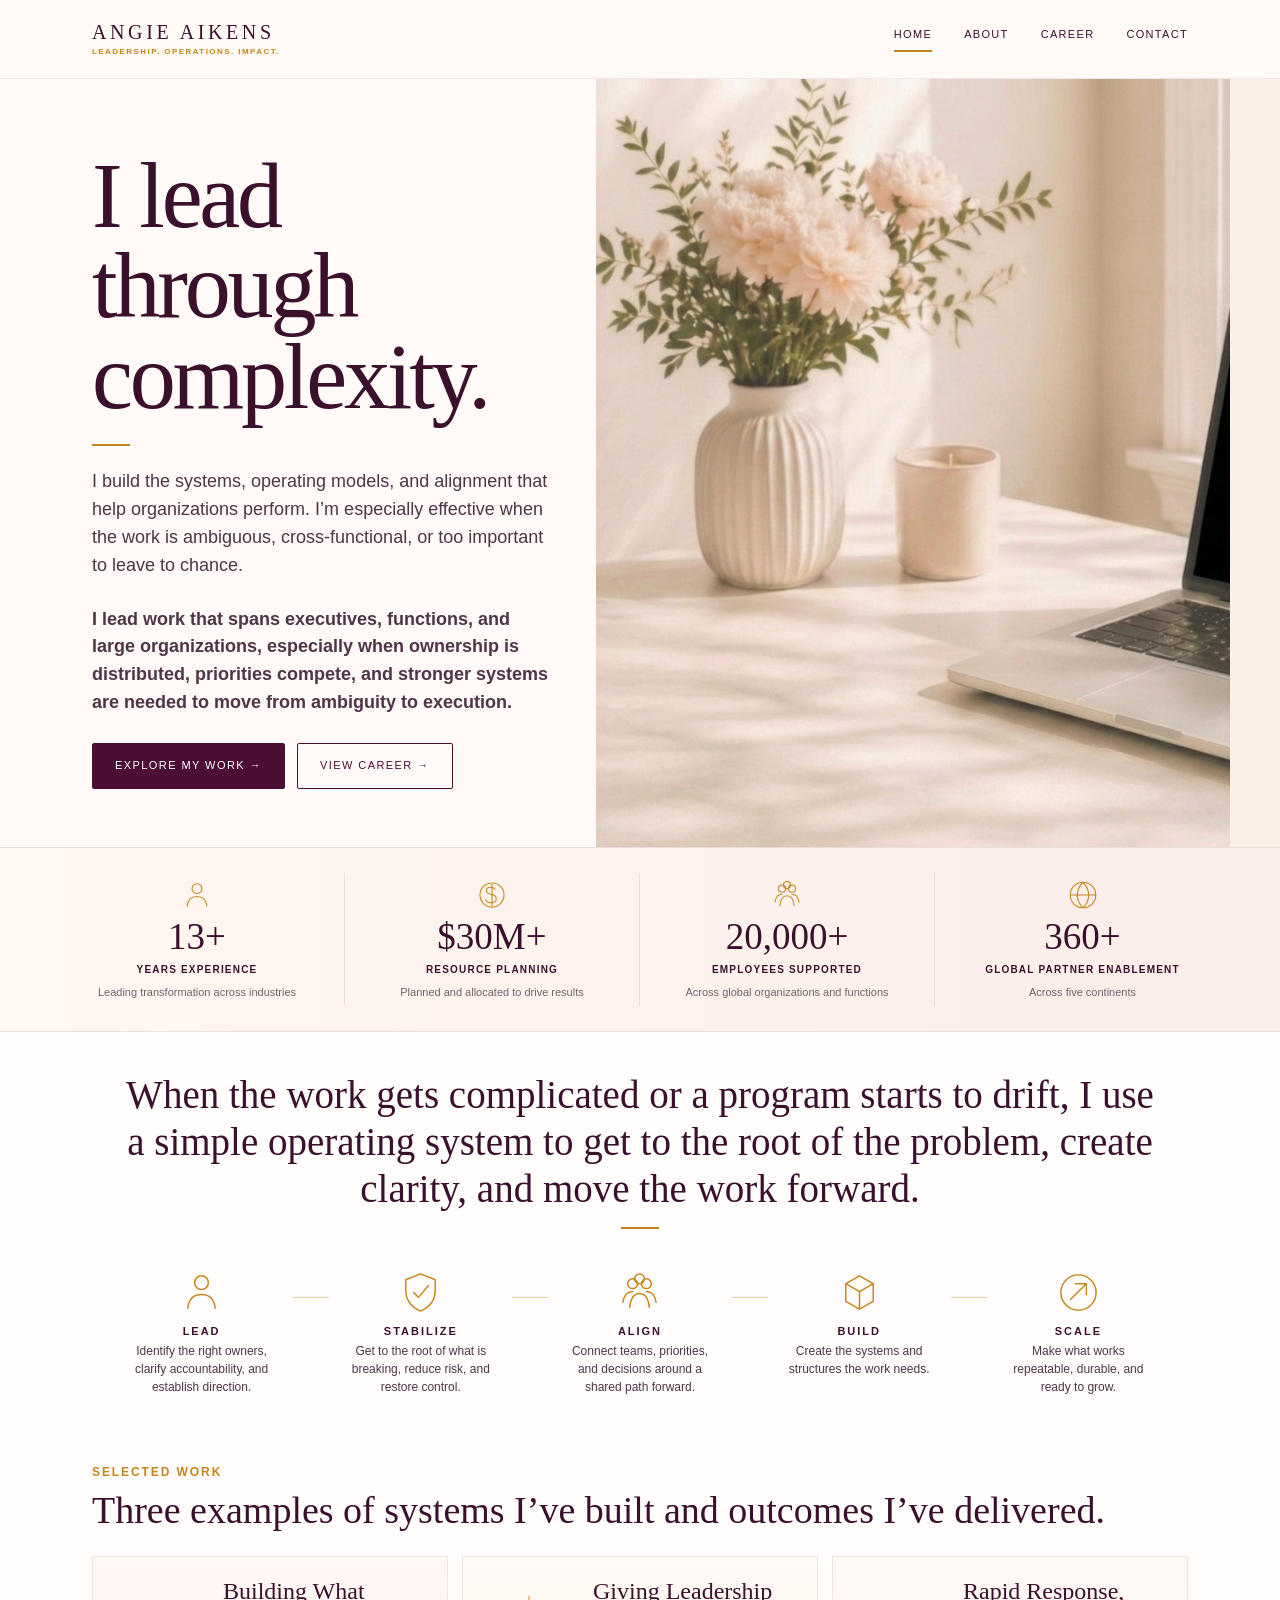
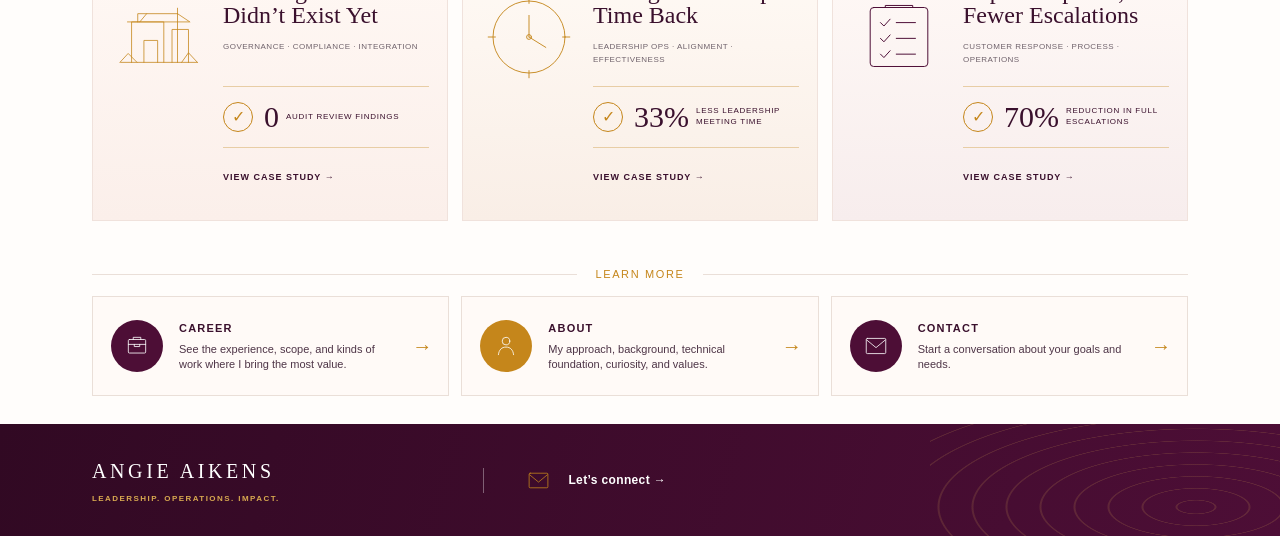
==== commit 9dd00641: "Add files via upload Refined pages" ====
--- a/index.html
+++ b/index.html
@@ -45,6 +45,7 @@
 <h1>I lead through<br/>complexity.</h1>
 <div class="gold-rule"></div>
 <p>I build the systems, operating models, and alignment that help organizations perform. I’m especially effective when the work is ambiguous, cross-functional, or too important to leave to chance.</p>
+<p class="enterprise-positioning">I lead work that spans executives, functions, and large organizations, especially when ownership is distributed, priorities compete, and stronger systems are needed to move from ambiguity to execution.</p>
 <div class="actions">
 <a class="btn primary" href="#work">Explore my work →</a>
 <a class="btn" href="career.html">View career →</a>
@@ -83,7 +84,7 @@
 
 
 
-<div class="cap"><div class="cap-icon"><svg viewbox="0 0 48 48"><circle cx="24" cy="14" r="7"></circle><path d="M10 40c1-9 6-14 14-14s13 5 14 14"></path></svg></div><h3>Lead</h3><p>Identify the right owners and clarify accountability.</p></div><div class="cap"><div class="cap-icon"><svg viewbox="0 0 48 48"><path d="M24 5l15 6v11c0 10-6 17-15 21C15 39 9 32 9 22V11z"></path><path d="M17 24l5 5 10-12"></path></svg></div><h3>Stabilize</h3><p>Create order and reduce risk.</p></div><div class="cap"><div class="cap-icon"><svg viewbox="0 0 48 48"><circle cx="17" cy="15" r="5"></circle><circle cx="31" cy="15" r="5"></circle><circle cx="24" cy="10" r="5"></circle><path d="M7 34c1-7 5-11 10-11M41 34c-1-7-5-11-10-11M14 39c1-9 4-14 10-14s9 5 10 14"></path></svg></div><h3>Align</h3><p>Build alignment across teams, priorities, and goals.</p></div><div class="cap"><div class="cap-icon"><svg viewbox="0 0 48 48"><path d="M10 15l14-8 14 8v18l-14 8-14-8zM10 15l14 8 14-8M24 23v18"></path></svg></div><h3>Build</h3><p>Design systems and structures that make work possible.</p></div><div class="cap"><div class="cap-icon"><svg viewbox="0 0 48 48"><circle cx="24" cy="24" r="18"></circle><path d="M16 31l16-16M21 15h11v11"></path></svg></div><h3>Scale</h3><p>Strengthen what works and prepare for what’s next.</p></div></div>
+<div class="cap"><div class="cap-icon"><svg viewbox="0 0 48 48"><circle cx="24" cy="14" r="7"></circle><path d="M10 40c1-9 6-14 14-14s13 5 14 14"></path></svg></div><h3>Lead</h3><p>Identify the right owners, clarify accountability, and establish direction.</p></div><div class="cap"><div class="cap-icon"><svg viewbox="0 0 48 48"><path d="M24 5l15 6v11c0 10-6 17-15 21C15 39 9 32 9 22V11z"></path><path d="M17 24l5 5 10-12"></path></svg></div><h3>Stabilize</h3><p>Get to the root of what is breaking, reduce risk, and restore control.</p></div><div class="cap"><div class="cap-icon"><svg viewbox="0 0 48 48"><circle cx="17" cy="15" r="5"></circle><circle cx="31" cy="15" r="5"></circle><circle cx="24" cy="10" r="5"></circle><path d="M7 34c1-7 5-11 10-11M41 34c-1-7-5-11-10-11M14 39c1-9 4-14 10-14s9 5 10 14"></path></svg></div><h3>Align</h3><p>Connect teams, priorities, and decisions around a shared path forward.</p></div><div class="cap"><div class="cap-icon"><svg viewbox="0 0 48 48"><path d="M10 15l14-8 14 8v18l-14 8-14-8zM10 15l14 8 14-8M24 23v18"></path></svg></div><h3>Build</h3><p>Create the systems and structures the work needs.</p></div><div class="cap"><div class="cap-icon"><svg viewbox="0 0 48 48"><circle cx="24" cy="24" r="18"></circle><path d="M16 31l16-16M21 15h11v11"></path></svg></div><h3>Scale</h3><p>Make what works repeatable, durable, and ready to grow.</p></div></div>
 </div>
 </section>
 <section class="selected-work" id="work">
@@ -102,7 +103,7 @@
 <div class="selected-body"><h3>Giving Leadership<br/>Time Back</h3><div class="selected-meta">Leadership Ops · Alignment · Effectiveness</div><div class="selected-result"><span class="result-symbol">✓</span><strong>33%</strong><small>Less leadership meeting time</small></div><a href="giving-leadership-time-back.html">View case study →</a></div>
 </article>
 <article class="selected-card response-card">
-<div aria-hidden="true" class="selected-visual pathway-visual"><svg viewbox="0 0 150 100"><path d="M15 70c35 0 27-42 60-42 31 0 23 48 59 48"></path><path d="M15 34c26 0 34 22 55 22 22 0 28-31 54-31"></path><circle cx="15" cy="70" r="6"></circle><circle cx="75" cy="28" r="6"></circle><circle cx="134" cy="76" r="6"></circle><circle cx="15" cy="34" r="6"></circle><circle cx="70" cy="56" r="6"></circle><circle cx="124" cy="25" r="6"></circle><path d="M128 19l8 6-8 6M128 70l8 6-8 6"></path></svg></div>
+<div aria-hidden="true" class="selected-visual playbook-visual"><svg viewbox="0 0 140 100"><rect x="28" y="7" width="84" height="86" rx="5"></rect><path d="M43 29l5 5 9-10M66 29h28M43 52l5 5 9-10M66 52h28M43 75l5 5 9-10M66 75h28"></path><path d="M50 7v-3h40v3"></path></svg></div>
 <div class="selected-body"><h3>Rapid Response,<br/>Fewer Escalations</h3><div class="selected-meta">Customer Response · Process · Operations</div><div class="selected-result"><span class="result-symbol">✓</span><strong>70%</strong><small>Reduction in full escalations</small></div><a href="rapid-response-fewer-escalations.html">View case study →</a></div>
 </article>
 </div>
@@ -112,7 +113,7 @@
 <div class="shell">
 <div class="learn-rule"><span>Learn More</span></div>
 <div class="learn-grid">
-<a class="learn-card" href="#work"><span class="learn-icon plum"><svg viewbox="0 0 48 48"><rect height="34" rx="2" width="30" x="9" y="7"></rect><path d="M16 15h16M16 23h16M16 31h10"></path></svg></span><span><strong>Case Studies</strong><small>See the work in more detail and the impact delivered.</small></span><b>→</b></a>
+<a class="learn-card" href="career.html"><span class="learn-icon plum"><svg viewbox="0 0 48 48"><rect x="8" y="12" width="32" height="25" rx="2"></rect><path d="M17 12V8h14v4M8 21h32M19 21v4h10v-4"></path></svg></span><span><strong>Career</strong><small>See the experience, scope, and kinds of work where I bring the most value.</small></span><b>→</b></a>
 <a class="learn-card" href="about.html"><span class="learn-icon gold"><svg viewbox="0 0 48 48"><circle cx="24" cy="15" r="7"></circle><path d="M10 40c1-9 6-14 14-14s13 5 14 14"></path></svg></span><span><strong>About</strong><small>My approach, background, technical foundation, curiosity, and values.</small></span><b>→</b></a>
 <a class="learn-card" href="mailto:angieaikens@gmail.com"><span class="learn-icon plum"><svg viewbox="0 0 48 48"><rect height="28" rx="2" width="36" x="6" y="10"></rect><path d="M7 13l17 14 17-14"></path></svg></span><span><strong>Contact</strong><small>Start a conversation about your goals and needs.</small></span><b>→</b></a>
 </div>
--- a/styles.css
+++ b/styles.css
@@ -124,3 +124,21 @@
 .hero-photo img{display:block;width:100%;height:100%;min-height:560px;object-fit:cover;object-position:center center;}
 @media(max-width:900px){.hero-photo{margin:0 -24px;min-height:390px}.hero-photo img{min-height:390px;object-position:center center}}
 @media(max-width:600px){.hero-photo{margin:0 -18px;min-height:300px}.hero-photo img{min-height:300px;object-position:center center}}
+
+/* v6: dedicated case-study landing page and clearer Rapid Response playbook visual */
+.case-studies-index{padding-top:72px;padding-bottom:78px}
+.case-studies-title{font:400 clamp(44px,5vw,68px)/1.04 Georgia,'Times New Roman',serif;color:var(--ink);margin:8px 0 16px;letter-spacing:-.02em}
+.case-studies-lede{max-width:820px;font-size:17px;line-height:1.7;color:var(--ink2);margin:0 0 34px}
+.playbook-visual{color:var(--plum)}
+.playbook-visual svg{stroke-width:1.45}
+#work{scroll-margin-top:90px}
+@media(max-width:700px){.case-studies-index{padding-top:45px}.case-studies-title{font-size:42px}.case-studies-lede{font-size:15px}}
+
+/* Seniority review v8 */
+.enterprise-positioning{margin-top:1.1rem;max-width:760px;font-weight:600;color:var(--plum,#4D0E36);font-size:1.02rem;line-height:1.65}
+@media (max-width: 760px){.enterprise-positioning{max-width:none;font-size:1rem}}
+
+/* v11 About rhythm refinement */
+.about-intro{padding-bottom:40px}
+.about-narrative p{margin-bottom:18px;line-height:1.65}
+@media(max-width:600px){.about-narrative p{line-height:1.62;margin-bottom:16px}}
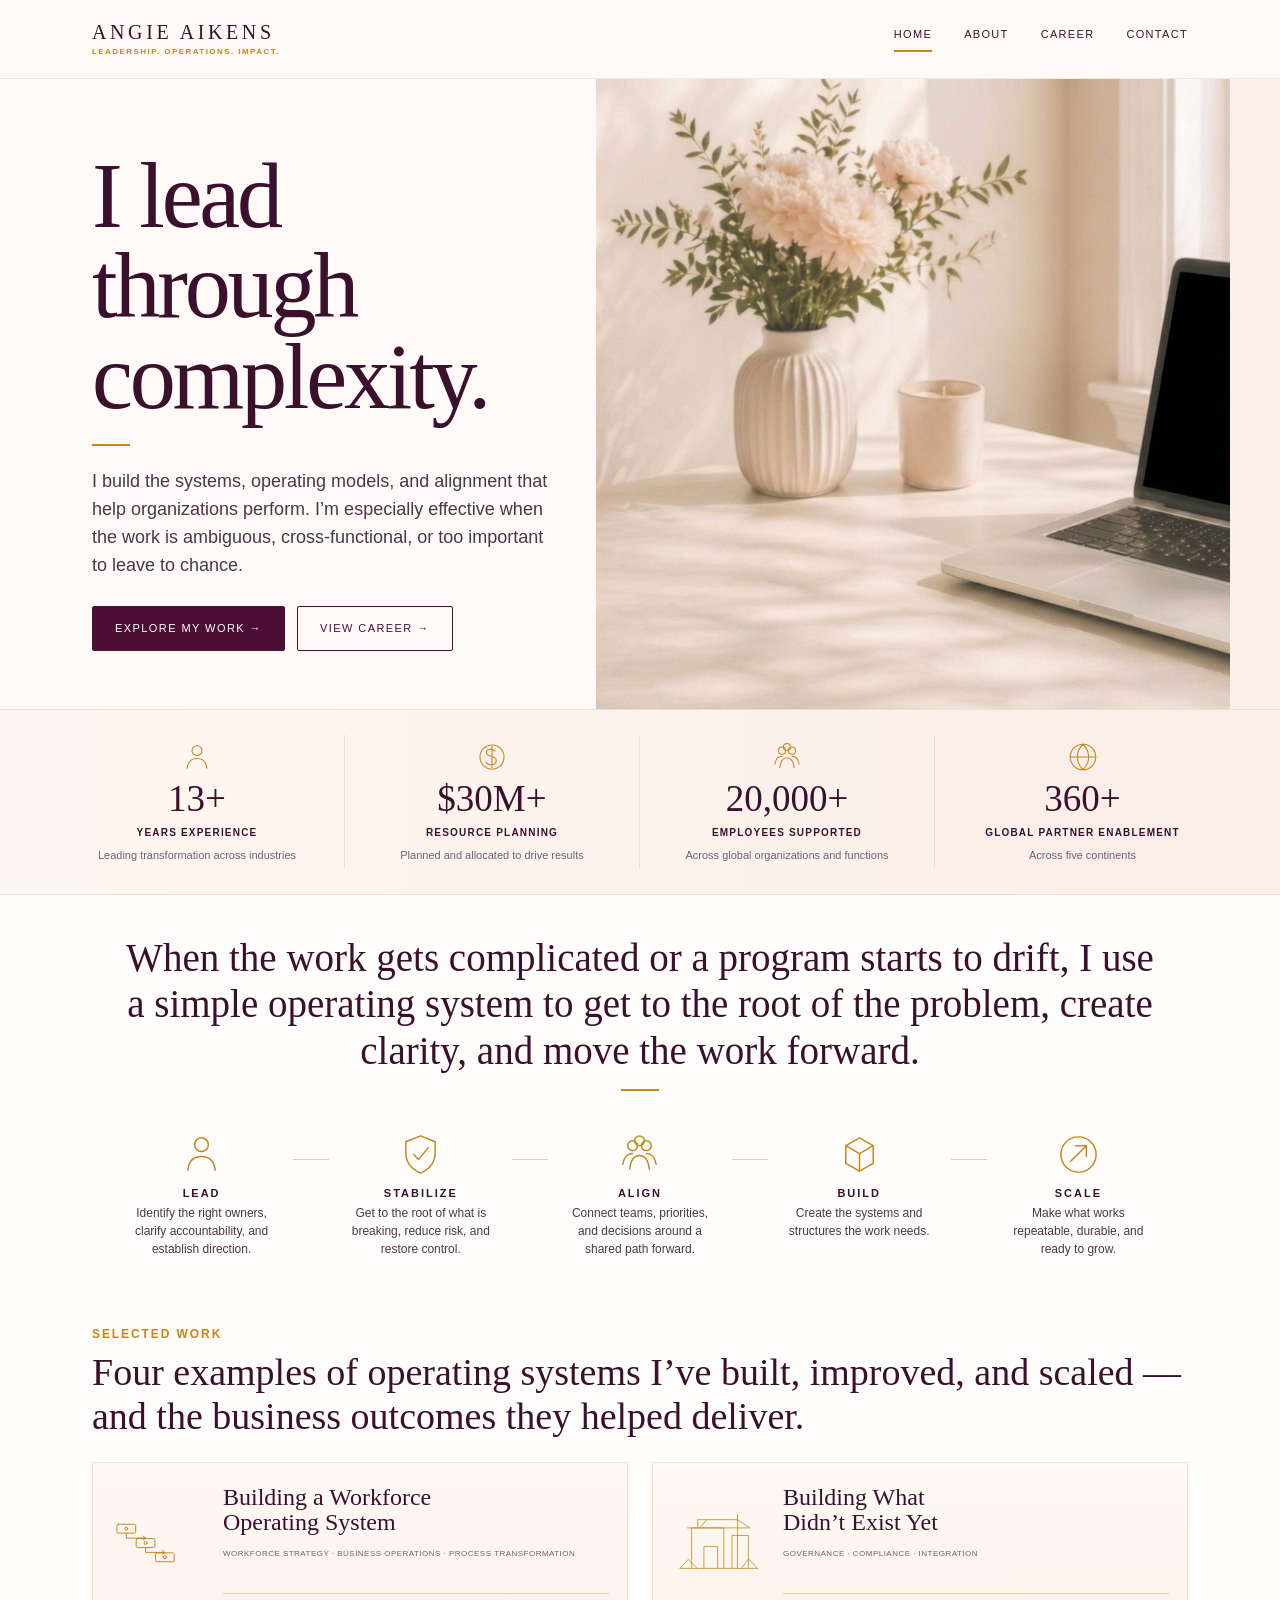
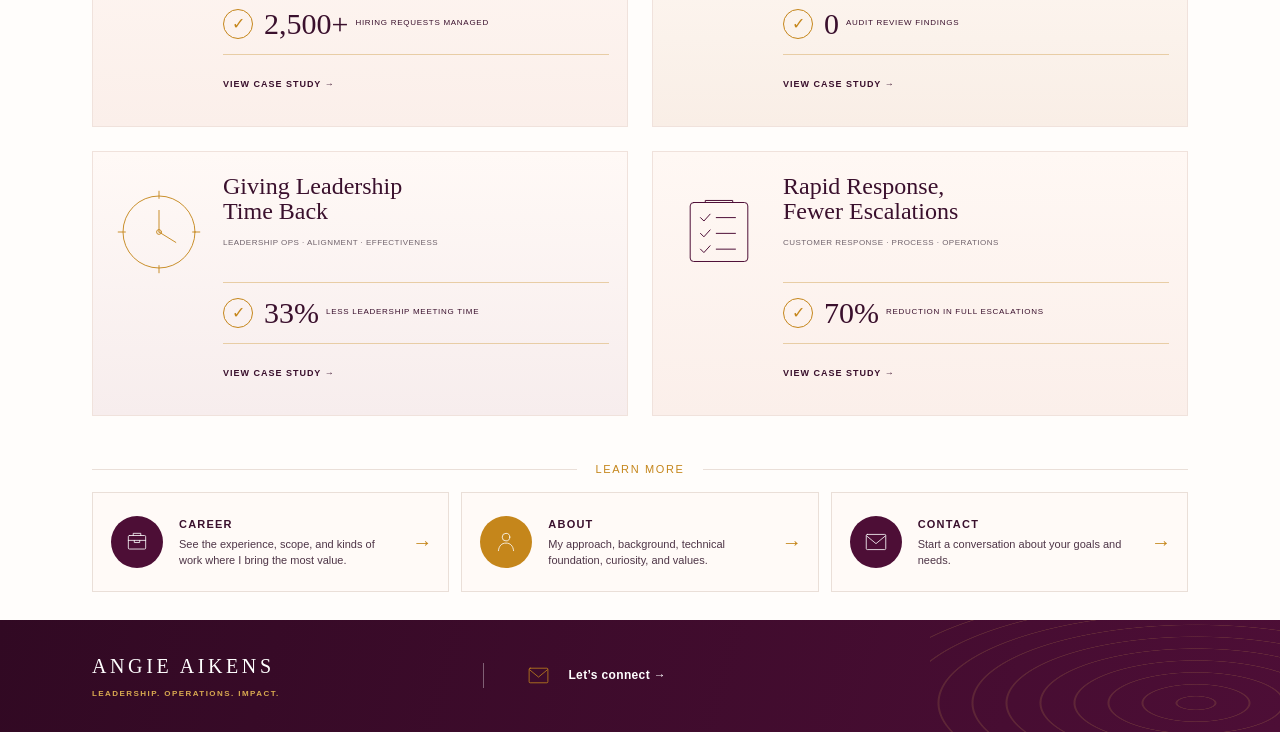
==== commit 1ea8ee67: "Add files via upload replace index and add workforce system" ====
--- a/index.html
+++ b/index.html
@@ -2,21 +2,25 @@
 
 <html lang="en">
 <head>
-  <!-- Google tag (gtag.js) -->
-  <script async src="https://www.googletagmanager.com/gtag/js?id=G-83SC47N2FG"></script>
-  <script>
+<!-- Google tag (gtag.js) -->
+<script async="" src="https://www.googletagmanager.com/gtag/js?id=G-83SC47N2FG"></script>
+<script>
     window.dataLayer = window.dataLayer || [];
     function gtag(){dataLayer.push(arguments);}
     gtag('js', new Date());
     gtag('config', 'G-83SC47N2FG');
   </script>
-
 <meta charset="utf-8"/>
 <meta content="width=device-width,initial-scale=1" name="viewport"/>
 <meta content="Angie Aikens is a business operations and executive leadership partner who builds systems, operating models, and alignment for complex organizations." name="description"/>
 <title>Angie Aikens | Leadership, Operations, Impact</title>
 <link href="styles.css" rel="stylesheet"/>
-</head>
+<style>
+/* 2026-10-21: four-card Selected Work update */
+.selected-grid{grid-template-columns:repeat(2,minmax(0,1fr))!important;gap:24px!important}
+.workforce-visual svg{width:140px;max-width:72%;fill:none;stroke:currentColor;stroke-width:2;stroke-linecap:round;stroke-linejoin:round}
+@media(max-width:760px){.selected-grid{grid-template-columns:1fr!important}}
+</style></head>
 <body>
 <header>
 <div class="shell nav">
@@ -45,13 +49,12 @@
 <h1>I lead through<br/>complexity.</h1>
 <div class="gold-rule"></div>
 <p>I build the systems, operating models, and alignment that help organizations perform. I’m especially effective when the work is ambiguous, cross-functional, or too important to leave to chance.</p>
-<p class="enterprise-positioning">I lead work that spans executives, functions, and large organizations, especially when ownership is distributed, priorities compete, and stronger systems are needed to move from ambiguity to execution.</p>
 <div class="actions">
 <a class="btn primary" href="#work">Explore my work →</a>
 <a class="btn" href="career.html">View career →</a>
 </div>
 </div>
-<div class="hero-photo"><img src="assets/angie-home-office.png?v=4" alt="Warm, light-filled workspace with flowers and a laptop"/></div>
+<div class="hero-photo"><img alt="Warm, light-filled workspace with flowers and a laptop" src="assets/angie-home-office.png?v=4"/></div>
 </div>
 </section>
 <section class="impact-strip">
@@ -79,20 +82,29 @@
 <h2>When the work gets complicated or a program starts to drift, I use a simple operating system to get to the root of the problem, create clarity, and move the work forward.</h2>
 <div class="gold-rule center"></div>
 <div class="caps-grid">
-
-
-
-
-
 <div class="cap"><div class="cap-icon"><svg viewbox="0 0 48 48"><circle cx="24" cy="14" r="7"></circle><path d="M10 40c1-9 6-14 14-14s13 5 14 14"></path></svg></div><h3>Lead</h3><p>Identify the right owners, clarify accountability, and establish direction.</p></div><div class="cap"><div class="cap-icon"><svg viewbox="0 0 48 48"><path d="M24 5l15 6v11c0 10-6 17-15 21C15 39 9 32 9 22V11z"></path><path d="M17 24l5 5 10-12"></path></svg></div><h3>Stabilize</h3><p>Get to the root of what is breaking, reduce risk, and restore control.</p></div><div class="cap"><div class="cap-icon"><svg viewbox="0 0 48 48"><circle cx="17" cy="15" r="5"></circle><circle cx="31" cy="15" r="5"></circle><circle cx="24" cy="10" r="5"></circle><path d="M7 34c1-7 5-11 10-11M41 34c-1-7-5-11-10-11M14 39c1-9 4-14 10-14s9 5 10 14"></path></svg></div><h3>Align</h3><p>Connect teams, priorities, and decisions around a shared path forward.</p></div><div class="cap"><div class="cap-icon"><svg viewbox="0 0 48 48"><path d="M10 15l14-8 14 8v18l-14 8-14-8zM10 15l14 8 14-8M24 23v18"></path></svg></div><h3>Build</h3><p>Create the systems and structures the work needs.</p></div><div class="cap"><div class="cap-icon"><svg viewbox="0 0 48 48"><circle cx="24" cy="24" r="18"></circle><path d="M16 31l16-16M21 15h11v11"></path></svg></div><h3>Scale</h3><p>Make what works repeatable, durable, and ready to grow.</p></div></div>
 </div>
 </section>
 <section class="selected-work" id="work">
 <div class="shell">
 <div class="kicker">Selected Work</div>
-<h2>Three examples of systems I’ve built and outcomes I’ve delivered.</h2>
+<h2>Four examples of operating systems I’ve built, improved, and scaled — and the business outcomes they helped deliver.</h2>
 <div class="selected-grid">
-<article class="selected-card build-card">
+<article class="selected-card workforce-card">
+<div aria-hidden="true" class="selected-visual workforce-visual">
+<svg viewbox="0 0 140 100">
+<rect height="18" rx="3" width="38" x="12" y="12"></rect>
+<rect height="18" rx="3" width="38" x="51" y="41"></rect>
+<rect height="18" rx="3" width="38" x="90" y="70"></rect>
+<path d="M31 30v10h39M70 59v10h39"></path>
+<path d="M65 36l5 4-5 4M104 65l5 4-5 4"></path>
+<circle cx="31" cy="21" r="3"></circle>
+<circle cx="70" cy="50" r="3"></circle>
+<circle cx="109" cy="79" r="3"></circle>
+</svg>
+</div>
+<div class="selected-body"><h3>Building a Workforce<br/>Operating System</h3><div class="selected-meta">Workforce Strategy · Business Operations · Process Transformation</div><div class="selected-result"><span class="result-symbol">✓</span><strong>2,500+</strong><small>Hiring requests managed</small></div><a href="building-a-workforce-operating-system.html">View case study →</a></div>
+</article><article class="selected-card build-card">
 <div aria-hidden="true" class="selected-visual construction-visual">
 <svg viewbox="0 0 140 100"><path d="M14 87h112M30 87V28h47v59M39 28V16h58v71M48 87V55h20v32M89 87V39h24v48M24 28h90M97 16l18 12M97 16V8M52 16l-10 12"></path><path d="M13 87l12-13 13 13M103 87l10-14 13 14"></path></svg>
 </div>
@@ -103,7 +115,7 @@
 <div class="selected-body"><h3>Giving Leadership<br/>Time Back</h3><div class="selected-meta">Leadership Ops · Alignment · Effectiveness</div><div class="selected-result"><span class="result-symbol">✓</span><strong>33%</strong><small>Less leadership meeting time</small></div><a href="giving-leadership-time-back.html">View case study →</a></div>
 </article>
 <article class="selected-card response-card">
-<div aria-hidden="true" class="selected-visual playbook-visual"><svg viewbox="0 0 140 100"><rect x="28" y="7" width="84" height="86" rx="5"></rect><path d="M43 29l5 5 9-10M66 29h28M43 52l5 5 9-10M66 52h28M43 75l5 5 9-10M66 75h28"></path><path d="M50 7v-3h40v3"></path></svg></div>
+<div aria-hidden="true" class="selected-visual playbook-visual"><svg viewbox="0 0 140 100"><rect height="86" rx="5" width="84" x="28" y="7"></rect><path d="M43 29l5 5 9-10M66 29h28M43 52l5 5 9-10M66 52h28M43 75l5 5 9-10M66 75h28"></path><path d="M50 7v-3h40v3"></path></svg></div>
 <div class="selected-body"><h3>Rapid Response,<br/>Fewer Escalations</h3><div class="selected-meta">Customer Response · Process · Operations</div><div class="selected-result"><span class="result-symbol">✓</span><strong>70%</strong><small>Reduction in full escalations</small></div><a href="rapid-response-fewer-escalations.html">View case study →</a></div>
 </article>
 </div>
@@ -113,7 +125,7 @@
 <div class="shell">
 <div class="learn-rule"><span>Learn More</span></div>
 <div class="learn-grid">
-<a class="learn-card" href="career.html"><span class="learn-icon plum"><svg viewbox="0 0 48 48"><rect x="8" y="12" width="32" height="25" rx="2"></rect><path d="M17 12V8h14v4M8 21h32M19 21v4h10v-4"></path></svg></span><span><strong>Career</strong><small>See the experience, scope, and kinds of work where I bring the most value.</small></span><b>→</b></a>
+<a class="learn-card" href="career.html"><span class="learn-icon plum"><svg viewbox="0 0 48 48"><rect height="25" rx="2" width="32" x="8" y="12"></rect><path d="M17 12V8h14v4M8 21h32M19 21v4h10v-4"></path></svg></span><span><strong>Career</strong><small>See the experience, scope, and kinds of work where I bring the most value.</small></span><b>→</b></a>
 <a class="learn-card" href="about.html"><span class="learn-icon gold"><svg viewbox="0 0 48 48"><circle cx="24" cy="15" r="7"></circle><path d="M10 40c1-9 6-14 14-14s13 5 14 14"></path></svg></span><span><strong>About</strong><small>My approach, background, technical foundation, curiosity, and values.</small></span><b>→</b></a>
 <a class="learn-card" href="mailto:angieaikens@gmail.com"><span class="learn-icon plum"><svg viewbox="0 0 48 48"><rect height="28" rx="2" width="36" x="6" y="10"></rect><path d="M7 13l17 14 17-14"></path></svg></span><span><strong>Contact</strong><small>Start a conversation about your goals and needs.</small></span><b>→</b></a>
 </div>
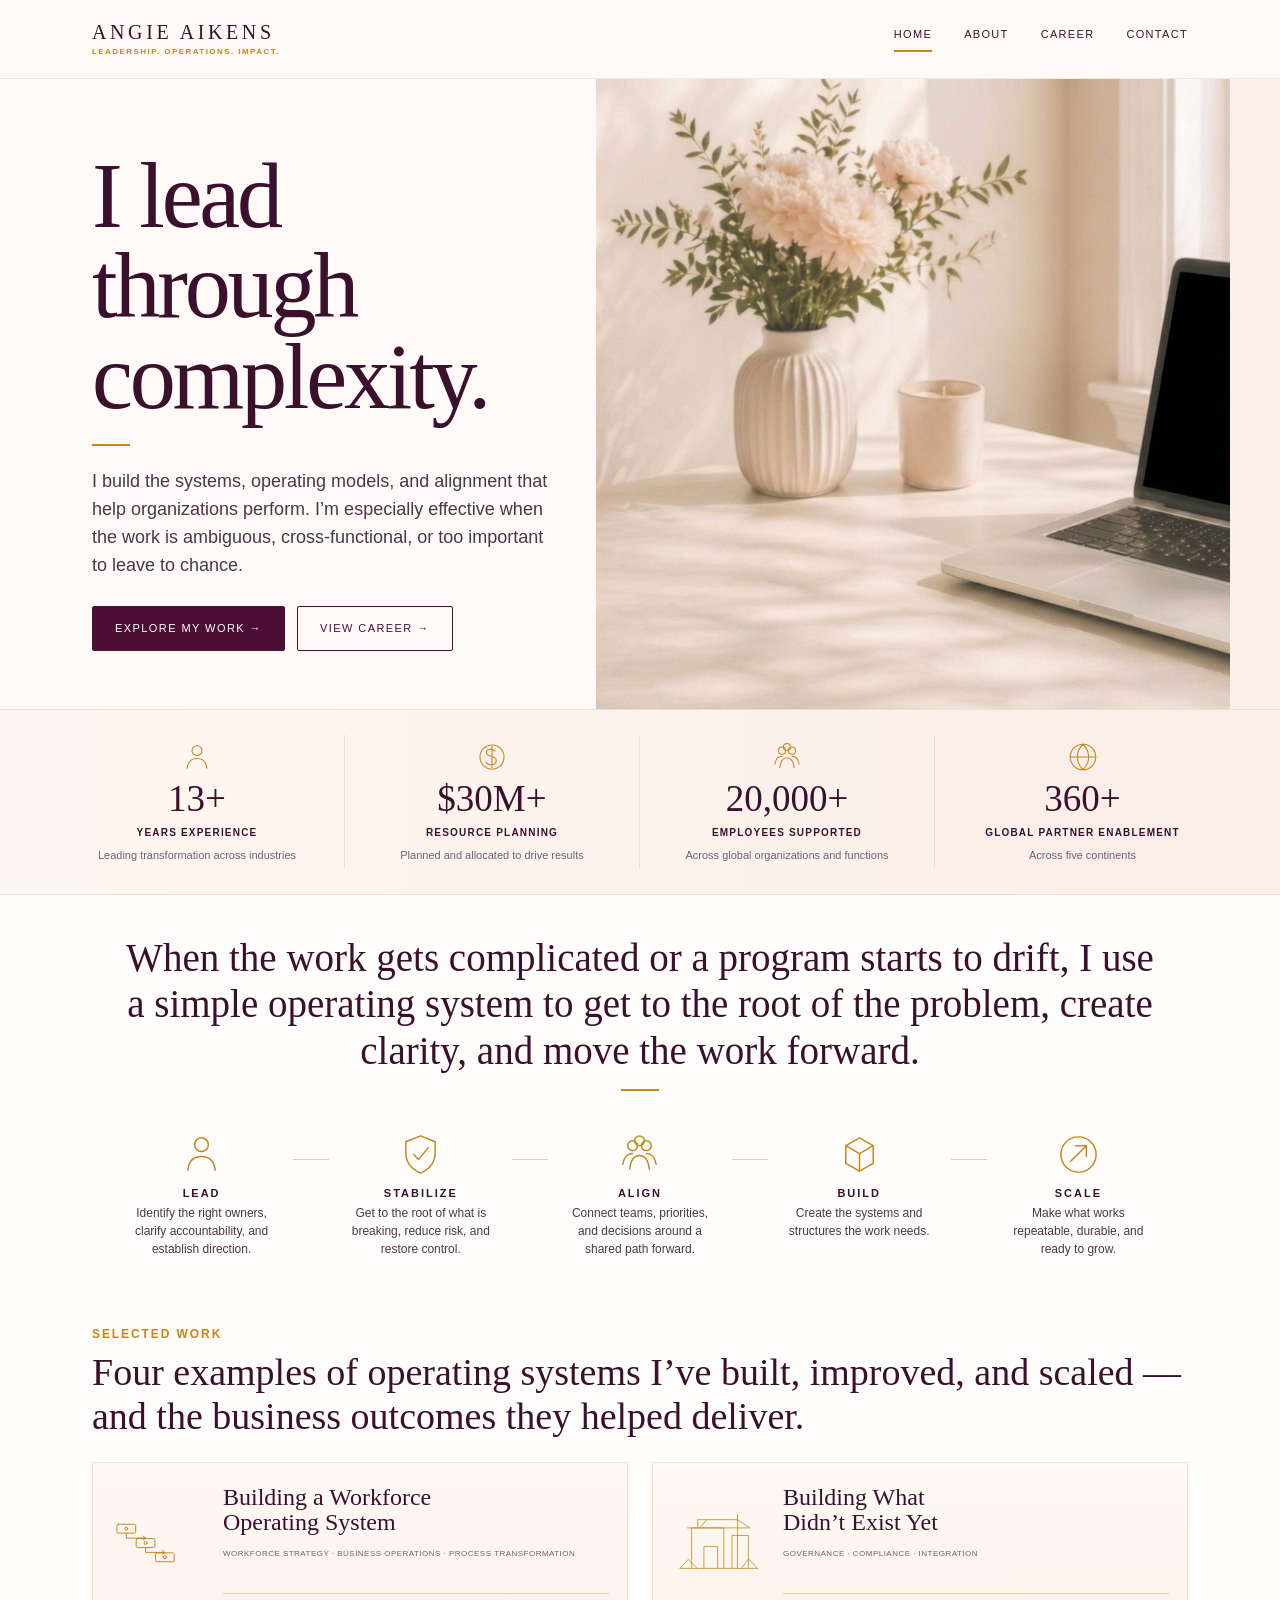
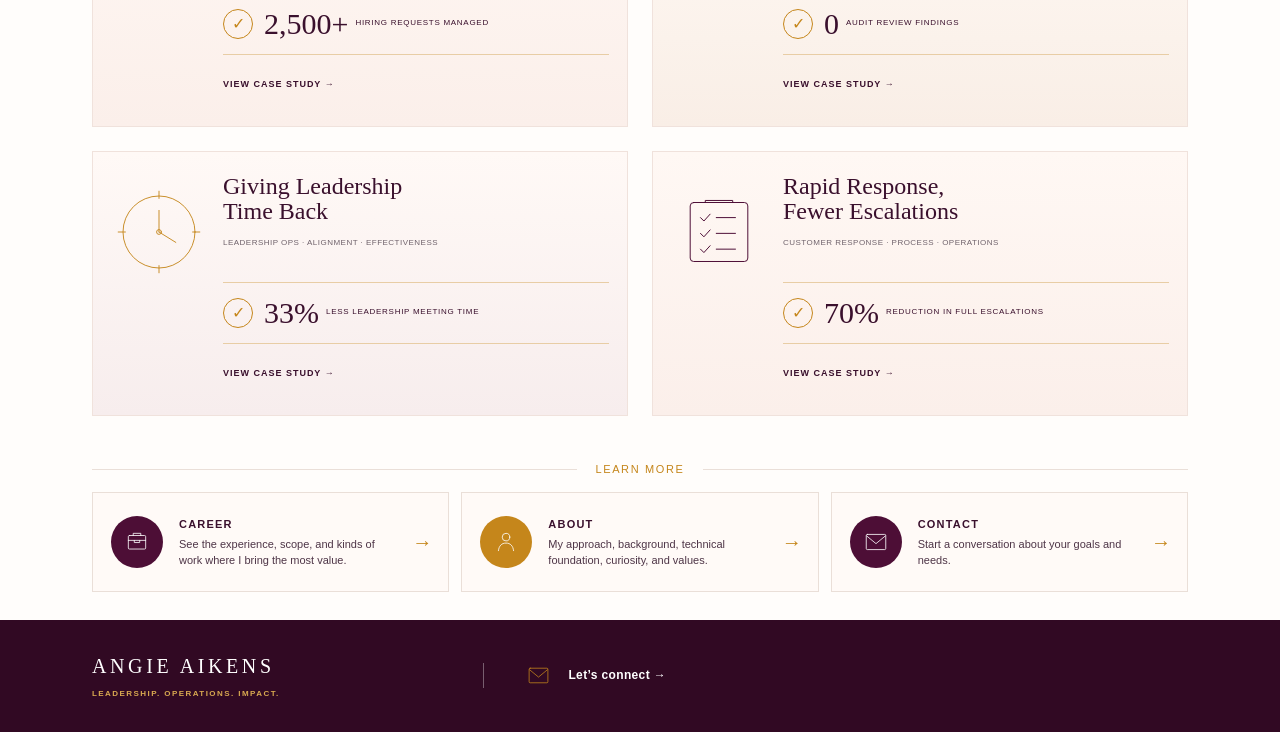
==== commit c9b7a4a2: "Add files via upload updates" ====
--- a/index.html
+++ b/index.html
@@ -132,6 +132,6 @@
 </div>
 </section>
 </main>
-<footer class="site-footer"><div class="shell site-footer-grid"><div><div class="brand footer-brand">ANGIE AIKENS</div><div class="brand-tag">Leadership. Operations. Impact.</div></div><div class="footer-contact"><svg aria-hidden="true" class="inline-icon" viewbox="0 0 48 48"><rect height="28" rx="2" width="36" x="6" y="10"></rect><path d="M7 13l17 14 17-14"></path></svg><div><a class="footer-connect-link" href="mailto:angieaikens@gmail.com">Let’s connect →</a></div></div><div aria-hidden="true" class="footer-lines"></div></div></footer>
+<footer class="site-footer"><div class="shell site-footer-grid"><div><div class="brand footer-brand">ANGIE AIKENS</div><div class="brand-tag">Leadership. Operations. Impact.</div></div><div class="footer-contact"><svg aria-hidden="true" class="inline-icon" viewbox="0 0 48 48"><rect height="28" rx="2" width="36" x="6" y="10"></rect><path d="M7 13l17 14 17-14"></path></svg><div><a class="footer-connect-link" href="mailto:angieaikens@gmail.com">Let’s connect →</a></div></div></div></footer>
 </body>
 </html>
--- a/styles.css
+++ b/styles.css
@@ -142,3 +142,103 @@
 .about-intro{padding-bottom:40px}
 .about-narrative p{margin-bottom:18px;line-height:1.65}
 @media(max-width:600px){.about-narrative p{line-height:1.62;margin-bottom:16px}}
+
+
+/* ==========================================================
+   2026-10 consolidated Angie site refinements
+   Preserve Corporate Angie typography, spacing, and palette.
+   ========================================================== */
+
+/* Solid site framing: no decorative radial/ripple motifs at page bottoms. */
+.site-footer{
+  background:var(--plum-deep)!important;
+}
+.site-footer .footer-lines{
+  display:none!important;
+}
+.about-topo{
+  display:none!important;
+}
+
+/* Approved About icon treatment: content icons remain, circular badges do not. */
+.about-icon{
+  width:54px!important;
+  height:54px!important;
+  border-radius:0!important;
+  background:transparent!important;
+  display:grid;
+  place-items:center;
+  margin:0 auto 16px;
+}
+.about-icon svg{
+  width:44px!important;
+  height:44px!important;
+  stroke-width:1.35!important;
+}
+.about-panel.curious .about-icon{
+  background:transparent!important;
+  color:var(--gold)!important;
+}
+.about-panel.values .about-icon{
+  background:transparent!important;
+  color:var(--plum)!important;
+}
+
+/* Career hero: centered, editorial, no right-side card or decorative motif. */
+.career-hero-centered{
+  background:var(--paper)!important;
+  padding:72px 0 64px!important;
+}
+.career-hero-copy{
+  max-width:900px;
+  margin:0 auto;
+  text-align:center;
+}
+.career-hero-centered .eyebrow{
+  text-align:center;
+}
+.career-hero-centered .gold-rule.center{
+  margin:20px auto 26px;
+}
+.career-hero-centered h1{
+  max-width:850px;
+  margin:0 auto 24px;
+  font-size:clamp(52px,6.5vw,80px);
+  line-height:1.02;
+  font-weight:400;
+  color:var(--ink);
+}
+.career-hero-centered .career-lede{
+  max-width:760px!important;
+  margin:0 auto;
+  text-align:center;
+  font-size:19px;
+  line-height:1.65;
+}
+
+/* Keep Core Areas as one clean line; preserve original copy and keyword density. */
+.career-impact-grid{
+  grid-template-columns:repeat(4,1fr);
+}
+.career-impact-grid article{
+  padding:0 30px;
+}
+
+/* Career closing: use the approved statement and a solid plum band. */
+.career-close{
+  background:var(--plum-deep)!important;
+}
+.career-close p{
+  max-width:960px;
+  margin-left:auto;
+  margin-right:auto;
+  font-style:normal;
+  line-height:1.5;
+}
+
+/* Avoid gradients/radial decoration in page-end framing. */
+@media(max-width:900px){
+  .career-hero-centered{
+    padding:54px 0 48px!important;
+  }
+}
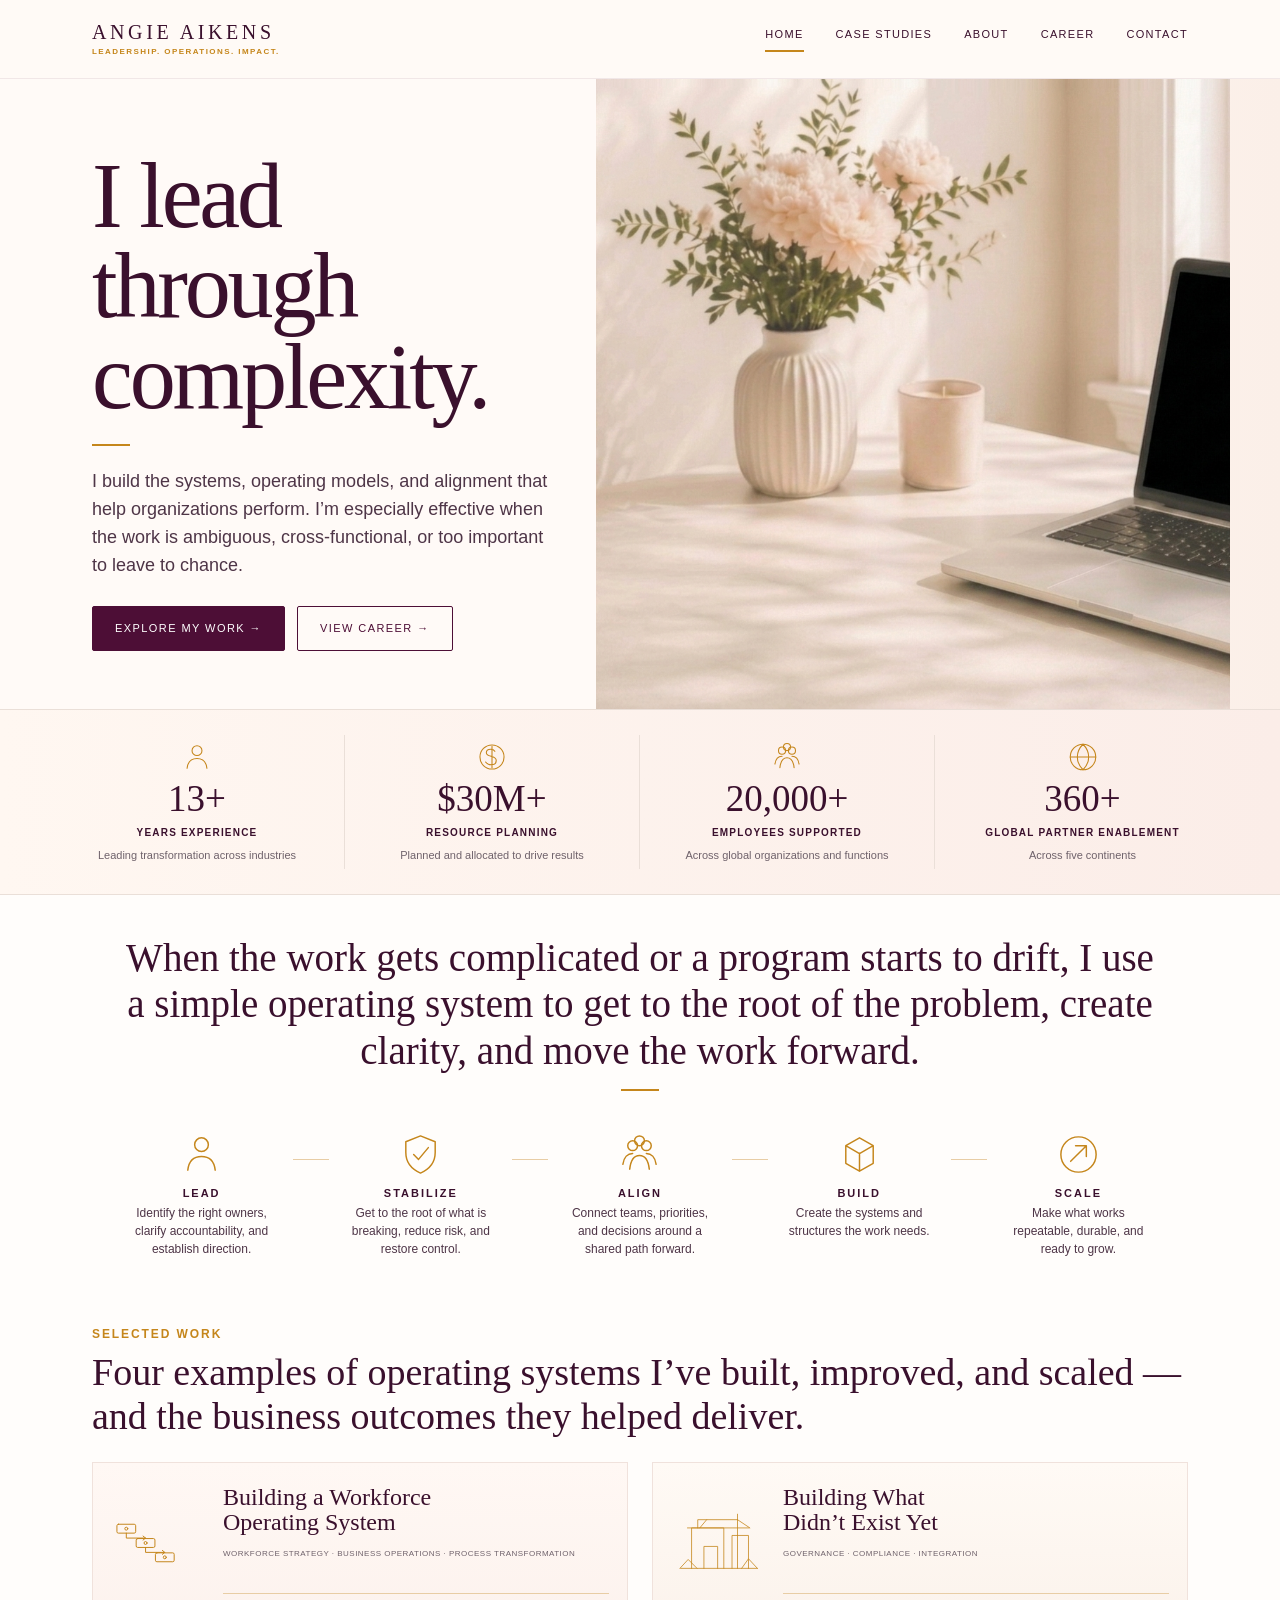
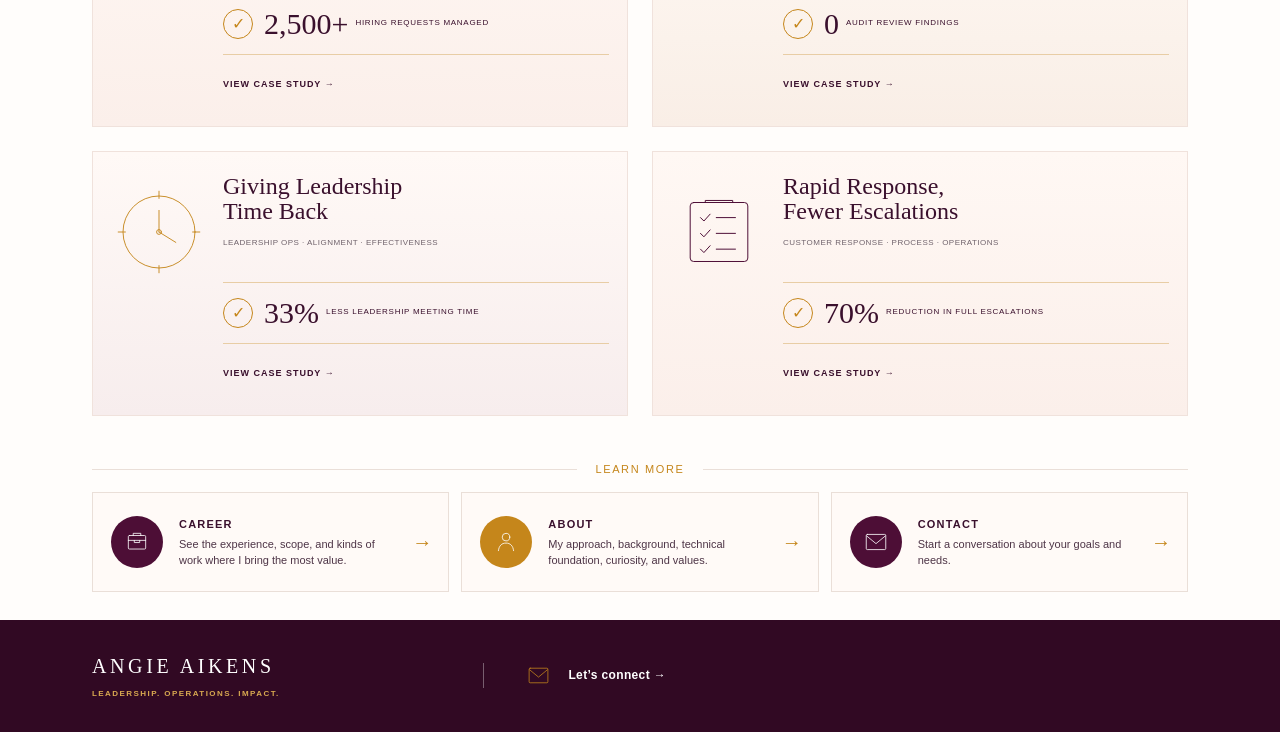
==== commit c383171a: "Add files via upload" ====
--- a/index.html
+++ b/index.html
@@ -30,16 +30,12 @@
 </div>
 <nav aria-label="Primary navigation" class="navlinks">
 <a class="active" href="index.html">Home</a>
+<a href="case-studies.html">Case Studies</a>
 <a href="about.html">About</a>
 <a href="career.html">Career</a>
 <a href="mailto:angieaikens@gmail.com">Contact</a>
 </nav>
-<details class="mobile-nav"><summary>Menu</summary><div class="menu">
-<a class="active" href="index.html">Home</a>
-<a href="about.html">About</a>
-<a href="career.html">Career</a>
-<a href="mailto:angieaikens@gmail.com">Contact</a>
-</div></details>
+<details class="mobile-nav"><summary>Menu</summary><div class="menu"><a class="active" href="index.html">Home</a><a class="" href="case-studies.html">Case Studies</a><a class="" href="about.html">About</a><a class="" href="career.html">Career</a><a href="mailto:angieaikens@gmail.com">Contact</a></div></details>
 </div>
 </header>
 <main>
--- a/styles.css
+++ b/styles.css
@@ -242,3 +242,75 @@
     padding:54px 0 48px!important;
   }
 }
+
+
+/* ==========================================================
+   Case Studies system — consolidated 2026-10
+   ========================================================== */
+.case-index-grid{display:grid;grid-template-columns:1fr 1fr;gap:18px;margin-top:34px}
+.case-index-card{display:block;border:1px solid var(--line);background:linear-gradient(180deg,#fffaf7,#fbf0ea);padding:26px;min-height:320px;position:relative}
+.case-index-num{font:400 13px Georgia,serif;color:var(--gold);margin-bottom:10px}
+.case-index-card h2{font:400 30px/1.08 Georgia,serif;margin:0 0 10px;color:var(--ink)}
+.case-index-meta{font-size:9px;letter-spacing:.09em;text-transform:uppercase;color:var(--muted);margin-bottom:16px}
+.case-index-card p{font-size:14px;line-height:1.65;color:var(--ink2);max-width:560px}
+.case-index-proof{display:flex;align-items:baseline;gap:12px;border-top:1px solid #e8cda5;border-bottom:1px solid #e8cda5;padding:13px 0;margin:20px 0 14px}
+.case-index-proof strong{font:400 32px Georgia,serif;color:var(--ink)}
+.case-index-proof span{font-size:9px;text-transform:uppercase;letter-spacing:.1em}
+.case-index-link{font-size:9px;letter-spacing:.11em;text-transform:uppercase;font-weight:700;color:var(--ink)}
+
+.case-standard-hero{background:var(--paper);padding:48px 0 34px;border-bottom:1px solid var(--line)}
+.case-standard-hero h1{font-size:clamp(48px,6vw,72px);line-height:1.03;font-weight:400;margin:12px 0 14px}
+.case-standard-intro{max-width:860px;font-size:16px;line-height:1.7;color:var(--ink2);margin:20px 0 0}
+.case-metric-band{background:var(--plum-deep);color:#fff}
+.case-metric-grid{display:grid;grid-template-columns:repeat(3,1fr)}
+.case-metric{text-align:center;padding:22px 18px;position:relative}
+.case-metric:not(:last-child):after{content:"";position:absolute;right:0;top:18px;bottom:18px;width:1px;background:rgba(255,255,255,.18)}
+.case-metric strong{display:block;font:400 34px Georgia,serif;line-height:1;color:#fff}
+.case-metric span{display:block;margin-top:7px;font-size:9.5px;text-transform:uppercase;letter-spacing:.12em;color:#f8e8e2}
+
+.case-standard-section{padding:44px 0;border-bottom:1px solid var(--line);background:var(--paper)}
+.case-standard-grid{display:grid;grid-template-columns:.92fr 1.08fr;gap:52px;align-items:center}
+.case-standard-copy h2{font:400 30px/1.25 Georgia,serif;color:var(--ink);margin:8px 0 15px}
+.case-standard-copy p{font-size:14px;line-height:1.72;color:var(--ink2);margin:0 0 13px}
+.case-standard-visual{min-width:0}
+.case-visual-card{background:var(--soft);border:1px solid var(--line);padding:24px}
+.case-visual-card>p{text-align:center;font:400 15px Georgia,serif;color:var(--ink);margin:17px 0 0}
+.visual-flow{display:grid;gap:7px}
+.visual-flow span{border:1px solid #d9b98f;background:#fffaf7;padding:13px 8px;text-align:center;font-size:9px;text-transform:uppercase;letter-spacing:.08em;color:var(--ink);position:relative}
+.visual-flow.six{grid-template-columns:repeat(6,1fr)}
+.visual-flow.five{grid-template-columns:repeat(5,1fr)}
+.visual-flow.four{grid-template-columns:repeat(4,1fr)}
+.case-list-card strong,.gov-mini>strong{display:block;font:400 21px Georgia,serif;color:var(--ink);margin-bottom:14px}
+.case-list-card ul{margin:0;padding-left:18px;color:var(--ink2)}
+.case-list-card li{font-size:13px;line-height:1.65;margin:6px 0}
+.phase-row{display:flex;align-items:center;justify-content:space-between;gap:10px;text-align:center}
+.phase-row span{flex:1;border:1px solid #d9b98f;background:#fffaf7;padding:14px 8px;font-size:10px;text-transform:uppercase;letter-spacing:.08em}
+.phase-row b{color:var(--gold);font-size:20px;font-weight:400}
+.stat-pair{display:grid;grid-template-columns:1fr 1fr;gap:1px;background:var(--line);padding:0}
+.stat-pair span{background:var(--soft);padding:28px;text-align:center}
+.stat-pair strong{display:block;font:400 38px Georgia,serif;color:var(--ink)}
+.stat-pair small{display:block;font-size:9px;text-transform:uppercase;letter-spacing:.1em;margin-top:6px;color:var(--muted)}
+.rhythm-mini{display:grid;grid-template-columns:1fr auto 1fr;gap:15px;align-items:center}
+.rhythm-mini>div{display:grid;gap:8px}
+.rhythm-mini>div>strong{font:400 18px Georgia,serif;text-align:center;color:var(--ink)}
+.rhythm-mini>div>span{border:1px solid var(--line);background:#fffaf7;padding:10px;text-align:center;font-size:10px;text-transform:uppercase;letter-spacing:.06em}
+.rhythm-mini>b{color:var(--gold);font-size:24px;font-weight:400}
+.case-standard-results{padding:38px 0 42px;background:#fff8f4;text-align:center}
+.case-standard-close{max-width:850px;margin:12px auto 24px;font:400 20px/1.55 Georgia,serif;color:var(--ink)}
+.case-standard-actions{justify-content:center}
+
+@media(max-width:900px){
+  .case-index-grid{grid-template-columns:1fr}
+  .case-standard-grid{grid-template-columns:1fr;gap:26px}
+  .visual-flow.six,.visual-flow.five{grid-template-columns:repeat(3,1fr)}
+}
+@media(max-width:600px){
+  .case-metric-grid{grid-template-columns:1fr}
+  .case-metric:not(:last-child):after{display:none}
+  .case-metric:not(:last-child){border-bottom:1px solid rgba(255,255,255,.16)}
+  .visual-flow.six,.visual-flow.five,.visual-flow.four{grid-template-columns:1fr 1fr}
+  .phase-row{display:grid;grid-template-columns:1fr}
+  .phase-row b{transform:rotate(90deg)}
+  .stat-pair,.rhythm-mini{grid-template-columns:1fr}
+  .rhythm-mini>b{transform:rotate(90deg)}
+}
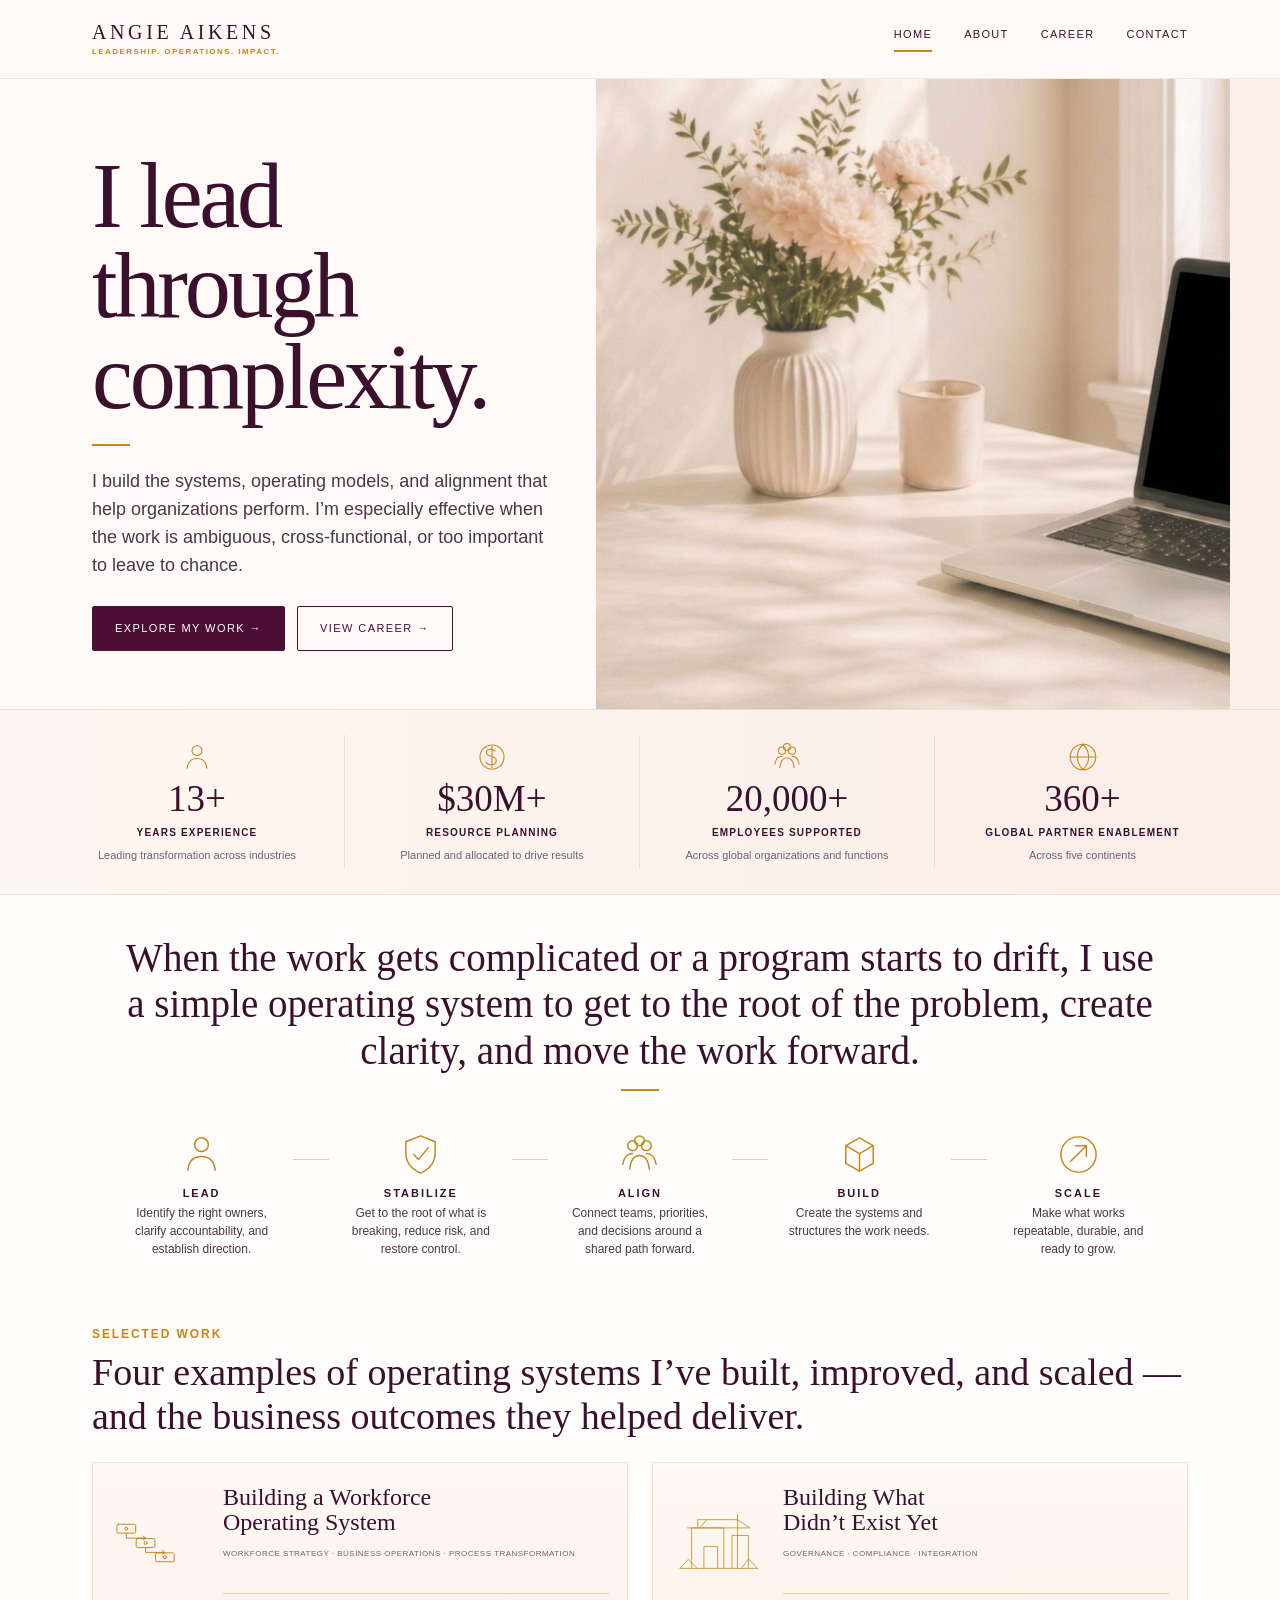
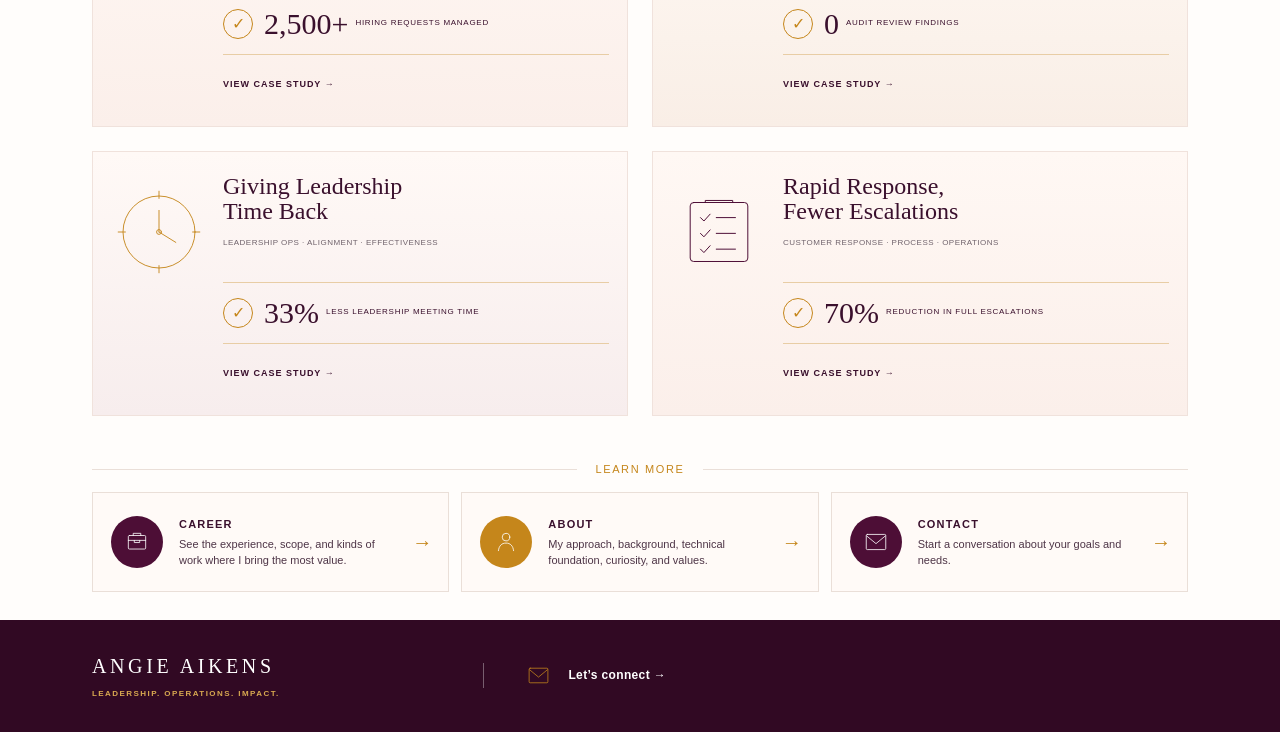
==== commit b5f50b52: "Add files via upload CLEAN UP" ====
--- a/index.html
+++ b/index.html
@@ -30,12 +30,16 @@
 </div>
 <nav aria-label="Primary navigation" class="navlinks">
 <a class="active" href="index.html">Home</a>
-<a href="case-studies.html">Case Studies</a>
 <a href="about.html">About</a>
 <a href="career.html">Career</a>
 <a href="mailto:angieaikens@gmail.com">Contact</a>
 </nav>
-<details class="mobile-nav"><summary>Menu</summary><div class="menu"><a class="active" href="index.html">Home</a><a class="" href="case-studies.html">Case Studies</a><a class="" href="about.html">About</a><a class="" href="career.html">Career</a><a href="mailto:angieaikens@gmail.com">Contact</a></div></details>
+<details class="mobile-nav"><summary>Menu</summary><div class="menu">
+<a class="active" href="index.html">Home</a>
+<a href="about.html">About</a>
+<a href="career.html">Career</a>
+<a href="mailto:angieaikens@gmail.com">Contact</a>
+</div></details>
 </div>
 </header>
 <main>
--- a/styles.css
+++ b/styles.css
@@ -243,74 +243,44 @@
   }
 }
 
-
 /* ==========================================================
-   Case Studies system — consolidated 2026-10
+   FINAL CASE STUDY SYSTEM — approved 2026-10-29
    ========================================================== */
-.case-index-grid{display:grid;grid-template-columns:1fr 1fr;gap:18px;margin-top:34px}
-.case-index-card{display:block;border:1px solid var(--line);background:linear-gradient(180deg,#fffaf7,#fbf0ea);padding:26px;min-height:320px;position:relative}
-.case-index-num{font:400 13px Georgia,serif;color:var(--gold);margin-bottom:10px}
-.case-index-card h2{font:400 30px/1.08 Georgia,serif;margin:0 0 10px;color:var(--ink)}
-.case-index-meta{font-size:9px;letter-spacing:.09em;text-transform:uppercase;color:var(--muted);margin-bottom:16px}
-.case-index-card p{font-size:14px;line-height:1.65;color:var(--ink2);max-width:560px}
-.case-index-proof{display:flex;align-items:baseline;gap:12px;border-top:1px solid #e8cda5;border-bottom:1px solid #e8cda5;padding:13px 0;margin:20px 0 14px}
-.case-index-proof strong{font:400 32px Georgia,serif;color:var(--ink)}
-.case-index-proof span{font-size:9px;text-transform:uppercase;letter-spacing:.1em}
-.case-index-link{font-size:9px;letter-spacing:.11em;text-transform:uppercase;font-weight:700;color:var(--ink)}
-
-.case-standard-hero{background:var(--paper);padding:48px 0 34px;border-bottom:1px solid var(--line)}
-.case-standard-hero h1{font-size:clamp(48px,6vw,72px);line-height:1.03;font-weight:400;margin:12px 0 14px}
-.case-standard-intro{max-width:860px;font-size:16px;line-height:1.7;color:var(--ink2);margin:20px 0 0}
-.case-metric-band{background:var(--plum-deep);color:#fff}
-.case-metric-grid{display:grid;grid-template-columns:repeat(3,1fr)}
-.case-metric{text-align:center;padding:22px 18px;position:relative}
-.case-metric:not(:last-child):after{content:"";position:absolute;right:0;top:18px;bottom:18px;width:1px;background:rgba(255,255,255,.18)}
-.case-metric strong{display:block;font:400 34px Georgia,serif;line-height:1;color:#fff}
-.case-metric span{display:block;margin-top:7px;font-size:9.5px;text-transform:uppercase;letter-spacing:.12em;color:#f8e8e2}
-
-.case-standard-section{padding:44px 0;border-bottom:1px solid var(--line);background:var(--paper)}
-.case-standard-grid{display:grid;grid-template-columns:.92fr 1.08fr;gap:52px;align-items:center}
-.case-standard-copy h2{font:400 30px/1.25 Georgia,serif;color:var(--ink);margin:8px 0 15px}
-.case-standard-copy p{font-size:14px;line-height:1.72;color:var(--ink2);margin:0 0 13px}
-.case-standard-visual{min-width:0}
-.case-visual-card{background:var(--soft);border:1px solid var(--line);padding:24px}
-.case-visual-card>p{text-align:center;font:400 15px Georgia,serif;color:var(--ink);margin:17px 0 0}
-.visual-flow{display:grid;gap:7px}
-.visual-flow span{border:1px solid #d9b98f;background:#fffaf7;padding:13px 8px;text-align:center;font-size:9px;text-transform:uppercase;letter-spacing:.08em;color:var(--ink);position:relative}
-.visual-flow.six{grid-template-columns:repeat(6,1fr)}
-.visual-flow.five{grid-template-columns:repeat(5,1fr)}
-.visual-flow.four{grid-template-columns:repeat(4,1fr)}
-.case-list-card strong,.gov-mini>strong{display:block;font:400 21px Georgia,serif;color:var(--ink);margin-bottom:14px}
-.case-list-card ul{margin:0;padding-left:18px;color:var(--ink2)}
-.case-list-card li{font-size:13px;line-height:1.65;margin:6px 0}
-.phase-row{display:flex;align-items:center;justify-content:space-between;gap:10px;text-align:center}
-.phase-row span{flex:1;border:1px solid #d9b98f;background:#fffaf7;padding:14px 8px;font-size:10px;text-transform:uppercase;letter-spacing:.08em}
-.phase-row b{color:var(--gold);font-size:20px;font-weight:400}
-.stat-pair{display:grid;grid-template-columns:1fr 1fr;gap:1px;background:var(--line);padding:0}
-.stat-pair span{background:var(--soft);padding:28px;text-align:center}
-.stat-pair strong{display:block;font:400 38px Georgia,serif;color:var(--ink)}
-.stat-pair small{display:block;font-size:9px;text-transform:uppercase;letter-spacing:.1em;margin-top:6px;color:var(--muted)}
-.rhythm-mini{display:grid;grid-template-columns:1fr auto 1fr;gap:15px;align-items:center}
-.rhythm-mini>div{display:grid;gap:8px}
-.rhythm-mini>div>strong{font:400 18px Georgia,serif;text-align:center;color:var(--ink)}
-.rhythm-mini>div>span{border:1px solid var(--line);background:#fffaf7;padding:10px;text-align:center;font-size:10px;text-transform:uppercase;letter-spacing:.06em}
-.rhythm-mini>b{color:var(--gold);font-size:24px;font-weight:400}
-.case-standard-results{padding:38px 0 42px;background:#fff8f4;text-align:center}
-.case-standard-close{max-width:850px;margin:12px auto 24px;font:400 20px/1.55 Georgia,serif;color:var(--ink)}
-.case-standard-actions{justify-content:center}
-
-@media(max-width:900px){
-  .case-index-grid{grid-template-columns:1fr}
-  .case-standard-grid{grid-template-columns:1fr;gap:26px}
-  .visual-flow.six,.visual-flow.five{grid-template-columns:repeat(3,1fr)}
-}
-@media(max-width:600px){
-  .case-metric-grid{grid-template-columns:1fr}
-  .case-metric:not(:last-child):after{display:none}
-  .case-metric:not(:last-child){border-bottom:1px solid rgba(255,255,255,.16)}
-  .visual-flow.six,.visual-flow.five,.visual-flow.four{grid-template-columns:1fr 1fr}
-  .phase-row{display:grid;grid-template-columns:1fr}
-  .phase-row b{transform:rotate(90deg)}
-  .stat-pair,.rhythm-mini{grid-template-columns:1fr}
-  .rhythm-mini>b{transform:rotate(90deg)}
-}
+.story-page{background:var(--paper);color:var(--ink2)}
+.story-page svg{fill:none;stroke:currentColor;stroke-width:1.55;stroke-linecap:round;stroke-linejoin:round}
+.story-hero{padding:34px 0 0;background:linear-gradient(180deg,#fffdfb 0%,#fff8f4 100%);border-bottom:1px solid var(--line)}
+.story-hero-grid{display:grid;grid-template-columns:minmax(0,1.25fr) minmax(300px,.75fr);gap:34px;align-items:end;margin-top:15px}
+.story-hero-copy{padding-bottom:25px}
+.story-eyebrow{font-size:9px;letter-spacing:.18em;text-transform:uppercase;color:var(--plum);font-weight:700;margin-bottom:8px}
+.story-hero h1{font:400 clamp(46px,5.6vw,70px)/.98 Georgia,serif;letter-spacing:-.025em;color:var(--ink);margin:0 0 15px}
+.story-hero-copy>p{max-width:780px;font-size:14.5px;line-height:1.6;margin:0;color:var(--ink2)}
+.story-stilllife{height:210px;overflow:hidden;align-self:end;color:var(--plum);opacity:.9;position:relative}
+.story-stilllife:before{content:"";position:absolute;inset:18px 0 0 18px;border-radius:120px 0 0 0;background:linear-gradient(135deg,var(--blush),#fff9f6);opacity:.7}
+.story-stilllife svg{position:relative;z-index:1;width:100%;height:100%;stroke-width:1.35}
+.story-stilllife.workforce{color:var(--gold)}.story-stilllife.governance{color:var(--plum)}.story-stilllife.leadership{color:var(--olive)}.story-stilllife.response{color:var(--plum-deep)}
+.story-metrics{display:grid;grid-template-columns:repeat(3,1fr);border:1px solid var(--line);border-bottom:0;border-radius:12px 12px 0 0;background:rgba(255,253,251,.9)}
+.story-metric{display:flex;gap:13px;align-items:center;padding:17px 20px;min-height:82px}.story-metric:not(:last-child){border-right:1px solid var(--line)}
+.story-metric>svg{width:34px;height:34px;flex:0 0 auto;color:var(--plum)}.story-workforce .story-metric>svg,.story-leadership .story-metric>svg{color:var(--gold)}
+.story-metric strong{display:block;font:400 25px/1 Georgia,serif;color:var(--ink)}.story-metric span{display:block;margin-top:5px;font-size:9px;line-height:1.35;text-transform:uppercase;letter-spacing:.07em;color:var(--muted)}
+.story-section{padding:42px 0;border-bottom:1px solid var(--line);background:var(--paper)}.story-tint{background:linear-gradient(180deg,#fff9f6 0%,#fffdfb 100%)}
+.story-split{display:grid;grid-template-columns:minmax(270px,.72fr) minmax(0,1.28fr);gap:50px;align-items:center}
+.story-number{display:flex;align-items:center;gap:11px;margin-bottom:9px}.story-number span{width:30px;height:30px;border-radius:50%;display:grid;place-items:center;background:#f2d3c2;color:var(--plum);font:400 15px Georgia,serif}.story-number b{font-size:8px;letter-spacing:.18em;text-transform:uppercase;color:var(--plum);font-weight:700}
+.story-section h2{font:400 30px/1.18 Georgia,serif;color:var(--ink);margin:0 0 13px}.story-section p{font-size:13px;line-height:1.68;color:var(--ink2);margin:0 0 11px}.story-wide-copy{max-width:980px;margin-bottom:24px!important}
+.hub-graphic{height:360px;position:relative;max-width:620px;margin:0 auto}.hub-center,.hub-node{position:absolute;z-index:2;border-radius:50%;display:flex;flex-direction:column;align-items:center;justify-content:center;text-align:center}
+.hub-center{left:50%;top:50%;transform:translate(-50%,-50%);width:156px;height:156px;background:var(--plum);color:#fff;box-shadow:0 10px 28px rgba(58,16,45,.12)}.hub-center svg{width:34px;height:34px;margin-bottom:6px}.hub-center strong{font:400 18px/1.05 Georgia,serif}
+.hub-node{width:112px;height:112px;border:1px solid rgba(77,14,54,.06);background:#fff8f4;color:var(--plum)}.hub-node svg{width:30px;height:30px;margin-bottom:6px}.hub-node span{font-size:10px;line-height:1.2;color:var(--ink)}
+.hub-node.h1{left:8%;top:4%;background:#f7ebf2}.hub-node.h2{right:8%;top:4%;background:#f9e5d8}.hub-node.h3{left:8%;bottom:4%;background:#f3eee1;color:var(--gold)}.hub-node.h4{right:8%;bottom:4%;background:#f5eee9}
+.hub-connectors{position:absolute;inset:0;width:100%;height:100%;z-index:1;color:var(--plum);opacity:.75;stroke-dasharray:4 5}
+.operating-model{border:1px solid var(--line);border-radius:14px;background:#fff;overflow:hidden}.flow-row{display:grid;grid-template-columns:1fr 24px 1fr 24px 1fr 24px 1fr 24px 1fr;align-items:start;padding:22px 18px 18px}
+.flow-step{text-align:center}.flow-step>svg{width:54px;height:54px;padding:12px;border-radius:50%;background:var(--soft);color:var(--plum);margin-bottom:8px}.flow-step strong{display:block;font-size:10px;line-height:1.25;color:var(--ink)}.flow-step small{display:block;font-size:8.5px;line-height:1.38;color:var(--muted);margin-top:5px}.flow-arrow{align-self:center;text-align:center;color:var(--gold);font-size:18px;padding-bottom:48px}
+.foundation-row{display:grid;grid-template-columns:repeat(4,1fr);background:var(--soft);border-top:1px solid var(--line)}.foundation-row span{display:flex;gap:8px;align-items:center;justify-content:center;padding:13px 8px;font-size:8.5px;color:var(--ink2);text-align:center}.foundation-row span:not(:last-child){border-right:1px solid var(--line)}.foundation-row svg{width:20px;height:20px;color:var(--plum)}
+.journey-line{display:grid;grid-template-columns:repeat(4,1fr);gap:18px;margin-top:28px;position:relative}.journey-line:before{content:"";position:absolute;left:8%;right:8%;top:31px;height:1px;background:linear-gradient(90deg,var(--gold),var(--plum));opacity:.4}.journey-item{text-align:center;position:relative;z-index:1}.journey-item>svg{width:62px;height:62px;border-radius:50%;padding:15px;background:#fff8f4;color:var(--plum);border:1px solid var(--line)}.journey-item:nth-child(even)>svg{background:#f2efe7;color:var(--olive)}.journey-item strong{display:block;font-size:10.5px;line-height:1.25;color:var(--ink);margin-top:8px}.journey-item small{display:block;max-width:190px;margin:5px auto 0;font-size:8.5px;line-height:1.38;color:var(--muted)}
+.story-impact{background:linear-gradient(180deg,#fffaf7,#fffdfb)}.impact-grid-four{display:grid;grid-template-columns:repeat(4,1fr);gap:10px;margin-top:20px}.impact-card{display:flex;gap:11px;align-items:center;min-height:102px;padding:16px;border:1px solid var(--line);border-radius:10px;background:#fff}.impact-card:nth-child(1){background:#fbf2ed}.impact-card:nth-child(2){background:#f8efea}.impact-card:nth-child(3){background:#fff5ee}.impact-card:nth-child(4){background:#f8eef4}.impact-card>svg{width:34px;height:34px;flex:0 0 auto;color:var(--plum)}.impact-card strong{display:block;font:400 22px/1 Georgia,serif;color:var(--ink)}.impact-card span{display:block;font-size:8.5px;line-height:1.35;color:var(--muted);margin-top:4px}
+.risk-map{display:grid;grid-template-columns:1fr 1fr;gap:10px;position:relative}.risk-card{padding:15px;border:1px solid var(--line);border-radius:10px;background:#fff8f4;text-align:center}.risk-card>svg{width:31px;height:31px;color:var(--plum);margin-bottom:6px}.risk-card strong{display:block;font-size:9.5px;color:var(--ink)}.risk-card small{display:block;font-size:8px;line-height:1.35;color:var(--muted);margin-top:5px}.risk-outcome{grid-column:1/-1;margin:5px auto 0;max-width:330px;padding:13px 20px;border-radius:40px;background:#f7e2e5;display:flex;align-items:center;gap:10px;color:var(--plum)}.risk-outcome svg{width:30px;height:30px}.risk-outcome strong{font-size:10px;line-height:1.25}
+.gov-model{display:grid;grid-template-columns:repeat(4,1fr);gap:10px;margin-top:24px}.gov-model-step{padding:18px 12px;text-align:center;border:1px solid var(--line);border-radius:12px;background:#fff}.gov-model-step svg{width:48px;height:48px;padding:11px;border-radius:50%;background:var(--blush);color:var(--plum);margin-bottom:8px}.gov-model-step strong{display:block;font-size:10px;color:var(--ink)}.gov-model-step small{display:block;font-size:8.5px;line-height:1.38;color:var(--muted);margin-top:5px}
+.before-after{display:grid;grid-template-columns:1fr 35px 1fr;gap:12px;align-items:center}.compare-card{border:1px solid var(--line);border-radius:10px;overflow:hidden;background:#fff}.compare-card>strong{display:block;text-align:center;padding:12px;font:400 16px Georgia,serif;color:var(--ink);background:#f4dfe6}.compare-card.after>strong{background:#eef0e6}.compare-card span{display:block;padding:9px 14px;border-top:1px solid var(--line);font-size:9px;color:var(--ink2)}.compare-arrow{text-align:center;font-size:24px;color:var(--gold)}
+.cadence-grid{display:grid;grid-template-columns:repeat(4,1fr);gap:10px;margin-top:23px}.cadence-card{text-align:center;padding:18px 12px;border:1px solid var(--line);border-radius:12px;background:#fff}.cadence-card svg{width:52px;height:52px;padding:12px;border-radius:50%;background:#fbebe7;color:var(--plum);margin-bottom:8px}.cadence-card:nth-child(even) svg{background:#f5edf2}.cadence-card strong{display:block;font-size:10px;color:var(--ink)}.cadence-card small{display:block;font-size:8.5px;line-height:1.38;color:var(--muted);margin-top:5px}
+.story-quote{background:var(--plum-deep);color:#fff;padding:25px 0}.story-quote .shell{display:flex;gap:16px;align-items:center}.story-quote-mark{font:400 62px/.7 Georgia,serif;color:var(--gold)}.story-quote p{margin:0;font:400 19px/1.35 Georgia,serif;color:#fff;max-width:950px}
+.case-home{padding:56px 0 64px;background:var(--paper)}.case-home h1{font:400 clamp(44px,5vw,66px)/1.03 Georgia,serif;color:var(--ink);margin:12px 0 14px;max-width:900px}.case-home-lede{max-width:780px;font-size:15px;line-height:1.65;color:var(--ink2);margin-bottom:32px}.case-home-grid{display:grid;grid-template-columns:1fr 1fr;gap:20px}.case-home-card{display:grid;grid-template-columns:145px 1fr;border:1px solid var(--line);background:#fffaf7;min-height:280px;overflow:hidden}.case-home-icon{display:grid;place-items:center;background:linear-gradient(180deg,#fbf0ea,#fff9f5);border-right:1px solid var(--line);color:var(--plum)}.case-home-card.workforce .case-home-icon,.case-home-card.leadership .case-home-icon{color:var(--gold)}.case-home-icon svg{width:105px;height:105px;fill:none;stroke:currentColor;stroke-width:1.7;stroke-linecap:round;stroke-linejoin:round}.case-home-content{padding:23px}.case-home-num{font:400 12px Georgia,serif;color:var(--gold);margin-bottom:7px}.case-home-card h2{font:400 29px/1.08 Georgia,serif;color:var(--ink);margin:0 0 9px}.case-home-meta{font-size:8.5px;letter-spacing:.08em;text-transform:uppercase;color:var(--muted);margin-bottom:20px}.case-home-result{display:flex;align-items:baseline;gap:10px;border-top:1px solid #e9d6c8;border-bottom:1px solid #e9d6c8;padding:12px 0;margin-bottom:17px}.case-home-result strong{font:400 29px Georgia,serif;color:var(--ink)}.case-home-result span{font-size:8.5px;text-transform:uppercase;letter-spacing:.08em;color:var(--muted)}.case-home-content>b{font-size:8.5px;letter-spacing:.11em;text-transform:uppercase;color:var(--ink)}
+@media(max-width:920px){.story-hero-grid,.story-split{grid-template-columns:1fr}.story-stilllife{height:165px}.flow-row{grid-template-columns:1fr 1fr 1fr}.flow-arrow{display:none}.journey-line,.impact-grid-four,.gov-model,.cadence-grid{grid-template-columns:1fr 1fr}.case-home-grid{grid-template-columns:1fr}}
+@media(max-width:620px){.story-metrics{grid-template-columns:1fr}.story-metric:not(:last-child){border-right:0;border-bottom:1px solid var(--line)}.story-hero h1{font-size:42px}.hub-graphic{height:520px}.hub-node{width:100px;height:100px}.hub-node.h1{left:0}.hub-node.h2{right:0}.hub-node.h3{left:0}.hub-node.h4{right:0}.flow-row,.foundation-row,.journey-line,.impact-grid-four,.gov-model,.cadence-grid,.risk-map{grid-template-columns:1fr}.before-after{grid-template-columns:1fr}.compare-arrow{transform:rotate(90deg)}.case-home-card{grid-template-columns:95px 1fr}.case-home-icon svg{width:72px;height:72px}.case-home-card h2{font-size:24px}}
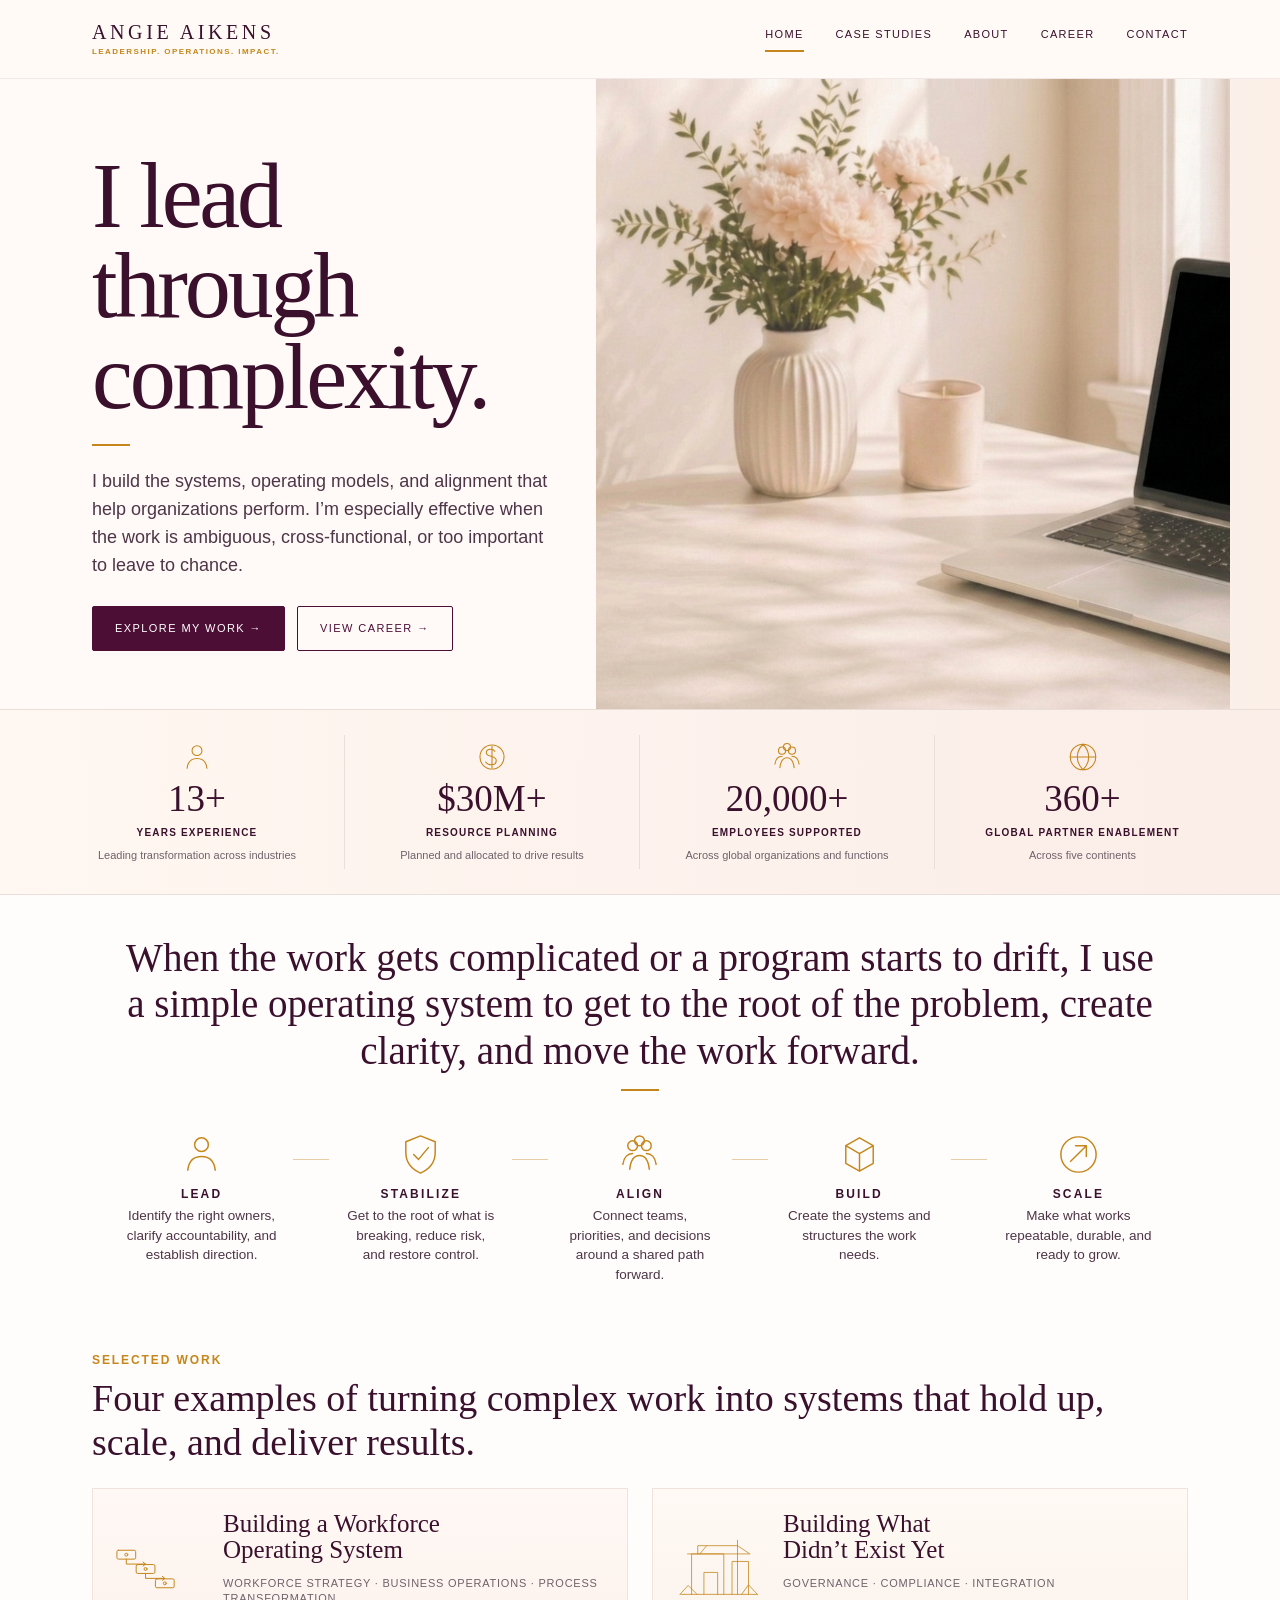
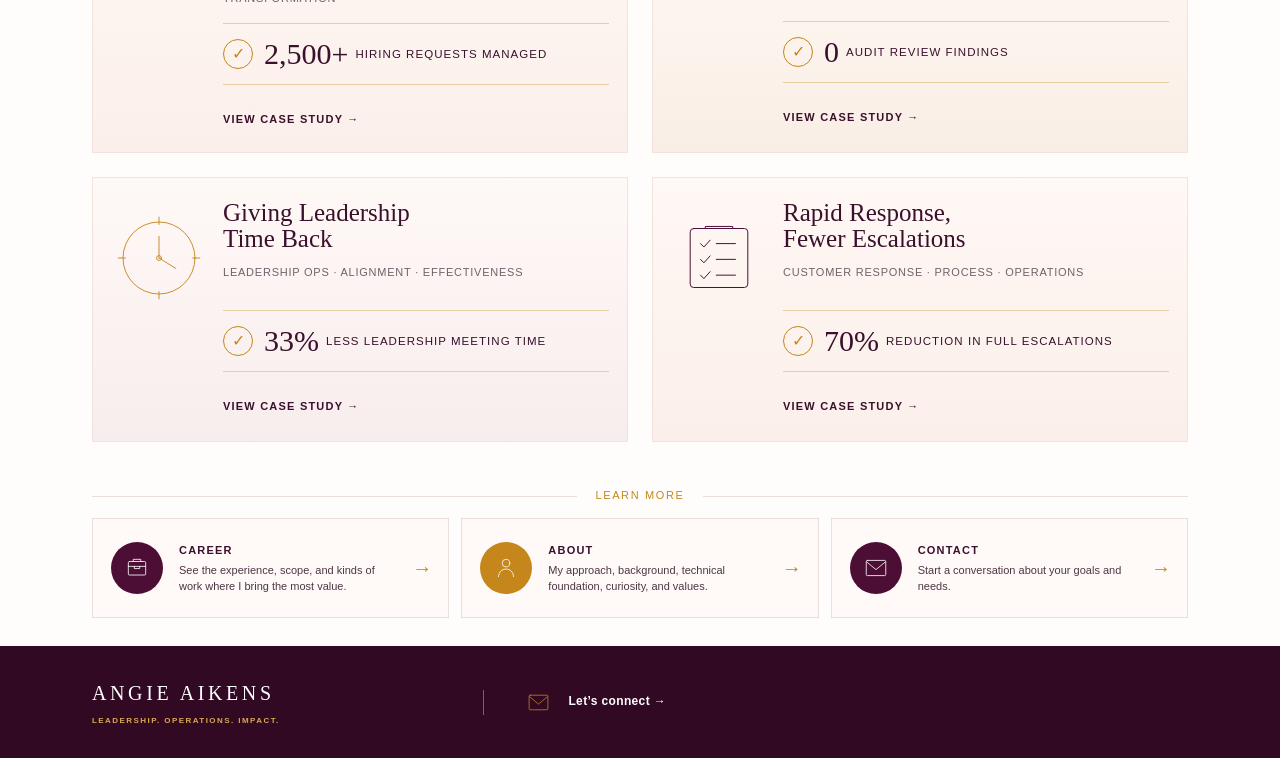
==== commit c3ce6ddb: "Add files via upload" ====
--- a/index.html
+++ b/index.html
@@ -30,12 +30,14 @@
 </div>
 <nav aria-label="Primary navigation" class="navlinks">
 <a class="active" href="index.html">Home</a>
+<a href="case-studies.html">Case Studies</a>
 <a href="about.html">About</a>
 <a href="career.html">Career</a>
 <a href="mailto:angieaikens@gmail.com">Contact</a>
 </nav>
 <details class="mobile-nav"><summary>Menu</summary><div class="menu">
 <a class="active" href="index.html">Home</a>
+<a href="case-studies.html">Case Studies</a>
 <a href="about.html">About</a>
 <a href="career.html">Career</a>
 <a href="mailto:angieaikens@gmail.com">Contact</a>
@@ -88,9 +90,9 @@
 <section class="selected-work" id="work">
 <div class="shell">
 <div class="kicker">Selected Work</div>
-<h2>Four examples of operating systems I’ve built, improved, and scaled — and the business outcomes they helped deliver.</h2>
+<h2>Four examples of turning complex work into systems that hold up, scale, and deliver results.</h2>
 <div class="selected-grid">
-<article class="selected-card workforce-card">
+<a class="selected-card workforce-card" href="building-a-workforce-operating-system.html">
 <div aria-hidden="true" class="selected-visual workforce-visual">
 <svg viewbox="0 0 140 100">
 <rect height="18" rx="3" width="38" x="12" y="12"></rect>
@@ -103,21 +105,21 @@
 <circle cx="109" cy="79" r="3"></circle>
 </svg>
 </div>
-<div class="selected-body"><h3>Building a Workforce<br/>Operating System</h3><div class="selected-meta">Workforce Strategy · Business Operations · Process Transformation</div><div class="selected-result"><span class="result-symbol">✓</span><strong>2,500+</strong><small>Hiring requests managed</small></div><a href="building-a-workforce-operating-system.html">View case study →</a></div>
-</article><article class="selected-card build-card">
+<div class="selected-body"><h3>Building a Workforce<br/>Operating System</h3><div class="selected-meta">Workforce Strategy · Business Operations · Process Transformation</div><div class="selected-result"><span class="result-symbol">✓</span><strong>2,500+</strong><small>Hiring requests managed</small></div><span class="selected-link">View case study →</span></div>
+</a><a class="selected-card build-card" href="building-what-didnt-exist.html">
 <div aria-hidden="true" class="selected-visual construction-visual">
 <svg viewbox="0 0 140 100"><path d="M14 87h112M30 87V28h47v59M39 28V16h58v71M48 87V55h20v32M89 87V39h24v48M24 28h90M97 16l18 12M97 16V8M52 16l-10 12"></path><path d="M13 87l12-13 13 13M103 87l10-14 13 14"></path></svg>
 </div>
-<div class="selected-body"><h3>Building What<br/>Didn’t Exist Yet</h3><div class="selected-meta">Governance · Compliance · Integration</div><div class="selected-result"><span class="result-symbol">✓</span><strong>0</strong><small>Audit review findings</small></div><a href="building-what-didnt-exist.html">View case study →</a></div>
-</article>
-<article class="selected-card time-card">
+<div class="selected-body"><h3>Building What<br/>Didn’t Exist Yet</h3><div class="selected-meta">Governance · Compliance · Integration</div><div class="selected-result"><span class="result-symbol">✓</span><strong>0</strong><small>Audit review findings</small></div><span class="selected-link">View case study →</span></div>
+</a>
+<a class="selected-card time-card" href="giving-leadership-time-back.html">
 <div aria-hidden="true" class="selected-visual clock-visual"><svg viewbox="0 0 120 120"><circle cx="60" cy="60" r="45"></circle><circle cx="60" cy="60" r="3"></circle><path d="M60 60V33M60 60l21 13M60 9v9M60 102v9M9 60h9M102 60h9"></path></svg></div>
-<div class="selected-body"><h3>Giving Leadership<br/>Time Back</h3><div class="selected-meta">Leadership Ops · Alignment · Effectiveness</div><div class="selected-result"><span class="result-symbol">✓</span><strong>33%</strong><small>Less leadership meeting time</small></div><a href="giving-leadership-time-back.html">View case study →</a></div>
-</article>
-<article class="selected-card response-card">
+<div class="selected-body"><h3>Giving Leadership<br/>Time Back</h3><div class="selected-meta">Leadership Ops · Alignment · Effectiveness</div><div class="selected-result"><span class="result-symbol">✓</span><strong>33%</strong><small>Less leadership meeting time</small></div><span class="selected-link">View case study →</span></div>
+</a>
+<a class="selected-card response-card" href="rapid-response-fewer-escalations.html">
 <div aria-hidden="true" class="selected-visual playbook-visual"><svg viewbox="0 0 140 100"><rect height="86" rx="5" width="84" x="28" y="7"></rect><path d="M43 29l5 5 9-10M66 29h28M43 52l5 5 9-10M66 52h28M43 75l5 5 9-10M66 75h28"></path><path d="M50 7v-3h40v3"></path></svg></div>
-<div class="selected-body"><h3>Rapid Response,<br/>Fewer Escalations</h3><div class="selected-meta">Customer Response · Process · Operations</div><div class="selected-result"><span class="result-symbol">✓</span><strong>70%</strong><small>Reduction in full escalations</small></div><a href="rapid-response-fewer-escalations.html">View case study →</a></div>
-</article>
+<div class="selected-body"><h3>Rapid Response,<br/>Fewer Escalations</h3><div class="selected-meta">Customer Response · Process · Operations</div><div class="selected-result"><span class="result-symbol">✓</span><strong>70%</strong><small>Reduction in full escalations</small></div><span class="selected-link">View case study →</span></div>
+</a>
 </div>
 </div>
 </section>
--- a/styles.css
+++ b/styles.css
@@ -284,3 +284,523 @@
 .case-home{padding:56px 0 64px;background:var(--paper)}.case-home h1{font:400 clamp(44px,5vw,66px)/1.03 Georgia,serif;color:var(--ink);margin:12px 0 14px;max-width:900px}.case-home-lede{max-width:780px;font-size:15px;line-height:1.65;color:var(--ink2);margin-bottom:32px}.case-home-grid{display:grid;grid-template-columns:1fr 1fr;gap:20px}.case-home-card{display:grid;grid-template-columns:145px 1fr;border:1px solid var(--line);background:#fffaf7;min-height:280px;overflow:hidden}.case-home-icon{display:grid;place-items:center;background:linear-gradient(180deg,#fbf0ea,#fff9f5);border-right:1px solid var(--line);color:var(--plum)}.case-home-card.workforce .case-home-icon,.case-home-card.leadership .case-home-icon{color:var(--gold)}.case-home-icon svg{width:105px;height:105px;fill:none;stroke:currentColor;stroke-width:1.7;stroke-linecap:round;stroke-linejoin:round}.case-home-content{padding:23px}.case-home-num{font:400 12px Georgia,serif;color:var(--gold);margin-bottom:7px}.case-home-card h2{font:400 29px/1.08 Georgia,serif;color:var(--ink);margin:0 0 9px}.case-home-meta{font-size:8.5px;letter-spacing:.08em;text-transform:uppercase;color:var(--muted);margin-bottom:20px}.case-home-result{display:flex;align-items:baseline;gap:10px;border-top:1px solid #e9d6c8;border-bottom:1px solid #e9d6c8;padding:12px 0;margin-bottom:17px}.case-home-result strong{font:400 29px Georgia,serif;color:var(--ink)}.case-home-result span{font-size:8.5px;text-transform:uppercase;letter-spacing:.08em;color:var(--muted)}.case-home-content>b{font-size:8.5px;letter-spacing:.11em;text-transform:uppercase;color:var(--ink)}
 @media(max-width:920px){.story-hero-grid,.story-split{grid-template-columns:1fr}.story-stilllife{height:165px}.flow-row{grid-template-columns:1fr 1fr 1fr}.flow-arrow{display:none}.journey-line,.impact-grid-four,.gov-model,.cadence-grid{grid-template-columns:1fr 1fr}.case-home-grid{grid-template-columns:1fr}}
 @media(max-width:620px){.story-metrics{grid-template-columns:1fr}.story-metric:not(:last-child){border-right:0;border-bottom:1px solid var(--line)}.story-hero h1{font-size:42px}.hub-graphic{height:520px}.hub-node{width:100px;height:100px}.hub-node.h1{left:0}.hub-node.h2{right:0}.hub-node.h3{left:0}.hub-node.h4{right:0}.flow-row,.foundation-row,.journey-line,.impact-grid-four,.gov-model,.cadence-grid,.risk-map{grid-template-columns:1fr}.before-after{grid-template-columns:1fr}.compare-arrow{transform:rotate(90deg)}.case-home-card{grid-template-columns:95px 1fr}.case-home-icon svg{width:72px;height:72px}.case-home-card h2{font-size:24px}}
+
+
+/* Career final polish — compact hero */
+.career-hero-centered{
+  padding-top:46px !important;
+  padding-bottom:46px !important;
+}
+.career-hero-centered h1{
+  font-size:clamp(46px,5.2vw,68px) !important;
+  line-height:1.04 !important;
+  max-width:900px !important;
+  margin-top:14px !important;
+  margin-bottom:22px !important;
+}
+.career-hero-centered .career-lede,
+.career-hero-centered .lede{
+  margin-bottom:0 !important;
+}
+@media(max-width:700px){
+  .career-hero-centered{
+    padding-top:34px !important;
+    padding-bottom:36px !important;
+  }
+  .career-hero-centered h1{
+    font-size:clamp(40px,11vw,54px) !important;
+  }
+}
+
+
+/* WFM readability polish */
+.story-workforce .story-hero-copy>p{
+  font-size:16px !important;
+  line-height:1.68 !important;
+}
+.story-workforce .story-section p{
+  font-size:14.5px !important;
+  line-height:1.72 !important;
+}
+.story-workforce .story-wide-copy{
+  font-size:14.5px !important;
+}
+.story-workforce .hub-node span{
+  font-size:11px !important;
+}
+.story-workforce .flow-step strong{
+  font-size:11px !important;
+}
+.story-workforce .flow-step small{
+  font-size:10px !important;
+  line-height:1.42 !important;
+}
+.story-workforce .foundation-row span{
+  font-size:9.5px !important;
+}
+.story-workforce .journey-item strong{
+  font-size:11.5px !important;
+}
+.story-workforce .journey-item small{
+  font-size:9.75px !important;
+  line-height:1.42 !important;
+}
+.story-workforce .impact-card span{
+  font-size:9.75px !important;
+  line-height:1.4 !important;
+}
+.story-workforce .story-metric span{
+  font-size:10px !important;
+}
+
+
+/* Governance + Leadership readability polish */
+.story-governance .story-hero-copy>p,
+.story-leadership .story-hero-copy>p{
+  font-size:16px !important;
+  line-height:1.68 !important;
+}
+
+.story-governance .story-section p,
+.story-leadership .story-section p{
+  font-size:14.5px !important;
+  line-height:1.72 !important;
+}
+
+.story-governance .story-wide-copy,
+.story-leadership .story-wide-copy{
+  font-size:14.5px !important;
+  line-height:1.7 !important;
+}
+
+.story-governance .risk-card strong,
+.story-leadership .compare-card>strong,
+.story-leadership .cadence-card strong{
+  font-size:11px !important;
+}
+
+.story-governance .risk-card small,
+.story-governance .gov-model-step small,
+.story-governance .journey-item small,
+.story-leadership .compare-card span,
+.story-leadership .cadence-card small,
+.story-leadership .journey-item small{
+  font-size:10px !important;
+  line-height:1.45 !important;
+}
+
+.story-governance .gov-model-step strong,
+.story-governance .journey-item strong,
+.story-leadership .journey-item strong{
+  font-size:11.5px !important;
+}
+
+.story-governance .impact-card span,
+.story-leadership .impact-card span{
+  font-size:10px !important;
+  line-height:1.42 !important;
+}
+
+.story-governance .story-metric span,
+.story-leadership .story-metric span{
+  font-size:10px !important;
+}
+
+.story-governance .risk-outcome strong{
+  font-size:11px !important;
+  line-height:1.35 !important;
+}
+
+
+/* Rapid Response readability polish */
+.story-response .story-hero-copy>p{
+  font-size:16px !important;
+  line-height:1.68 !important;
+}
+
+.story-response .story-section p{
+  font-size:14.5px !important;
+  line-height:1.72 !important;
+}
+
+.story-response .story-wide-copy{
+  font-size:14.5px !important;
+  line-height:1.7 !important;
+}
+
+.story-response .compare-card>strong,
+.story-response .cadence-card strong,
+.story-response .journey-item strong{
+  font-size:11.5px !important;
+}
+
+.story-response .compare-card span,
+.story-response .cadence-card small,
+.story-response .journey-item small{
+  font-size:10px !important;
+  line-height:1.45 !important;
+}
+
+.story-response .impact-card span{
+  font-size:10px !important;
+  line-height:1.42 !important;
+}
+
+.story-response .story-metric span{
+  font-size:10px !important;
+}
+
+
+/* Career visual restoration */
+.career-icon,.career-highlight-icon{color:var(--gold)}
+.career-icon svg,.career-highlight-icon svg{width:100%;height:100%;fill:none;stroke:currentColor;stroke-width:1.55;stroke-linecap:round;stroke-linejoin:round}
+.career-impact-grid article{position:relative}
+.career-icon{width:38px;height:38px;margin:0 auto 12px}
+.career-impact-grid h3{margin-top:0}
+.career-impact-grid p{max-width:245px;margin-left:auto;margin-right:auto}
+.career-highlights{padding-left:54px}
+.career-highlight{grid-template-columns:54px 110px 1fr;gap:18px;align-items:center}
+.career-highlight-icon{width:38px;height:38px;display:flex;align-items:center;justify-content:center}
+.career-highlight strong{font-size:40px;line-height:1;white-space:nowrap;color:var(--plum)}
+.career-highlight h3{margin:0 0 4px}
+@media(max-width:900px){.career-highlight{grid-template-columns:54px 90px 1fr}}
+@media(max-width:600px){.career-icon{width:34px;height:34px;margin-bottom:10px}.career-highlight{grid-template-columns:42px 76px 1fr;gap:12px}.career-highlight-icon{width:30px;height:30px}.career-highlight strong{font-size:30px}}
+
+
+/* About visual restoration */
+.about-principles{padding:46px 0 50px;background:#fffaf7;border-bottom:1px solid var(--line)}
+.about-principles h2{font:400 34px/1.15 Georgia,serif;color:var(--ink);margin:8px 0 28px}
+.about-principles-grid{display:grid;grid-template-columns:repeat(3,1fr)}
+.about-principles-grid article{text-align:center;padding:0 34px;position:relative}
+.about-principles-grid article:not(:last-child):after{content:"";position:absolute;right:0;top:8px;bottom:8px;width:1px;background:var(--line)}
+.about-principle-icon{width:46px;height:46px;margin:0 auto 12px;color:var(--gold)}
+.about-principle-icon svg{width:100%;height:100%;fill:none;stroke:currentColor;stroke-width:1.5;stroke-linecap:round;stroke-linejoin:round}
+.about-principles-grid h3{font:700 10px/1.3 Arial,sans-serif;letter-spacing:.09em;text-transform:uppercase;color:var(--ink);margin:0 0 8px}
+.about-principles-grid p{font-size:13px;line-height:1.55;color:var(--muted);margin:0 auto;max-width:280px}
+.about-panel .about-icon{background:transparent!important;color:var(--gold)!important;width:54px;height:54px;border-radius:0;margin-bottom:12px}
+.about-panel.curious .about-icon{color:var(--gold)!important}
+.about-panel.values .about-icon{color:var(--plum)!important}
+.about-panel .about-icon svg{width:48px;height:48px;fill:none;stroke:currentColor;stroke-width:1.5;stroke-linecap:round;stroke-linejoin:round}
+@media(max-width:900px){.about-principles-grid{grid-template-columns:1fr}.about-principles-grid article{padding:22px 0}.about-principles-grid article:not(:last-child):after{display:none}.about-principles-grid article:not(:last-child){border-bottom:1px solid var(--line)}}
+
+
+/* Case study sibling visual restoration */
+/* Governance: layered architecture, not another flowchart */
+.governance-architecture{max-width:820px;margin:28px auto 0;display:grid;gap:8px;justify-items:center}
+.gov-core-label{font:400 20px Georgia,serif;color:var(--plum);margin-bottom:4px}
+.gov-layer{width:100%;max-width:760px;display:grid;grid-template-columns:190px 1fr;align-items:center;gap:20px;padding:16px 22px;border:1px solid var(--line);background:#fff;border-radius:10px;box-shadow:0 7px 18px rgba(58,16,45,.025)}
+.gov-layer strong{font:400 17px Georgia,serif;color:var(--ink)}
+.gov-layer span{font-size:11px;line-height:1.45;color:var(--muted)}
+.gov-layer-1{max-width:680px;background:#fff8f4}.gov-layer-2{max-width:710px;background:#fbf2ed}.gov-layer-3{max-width:740px;background:#f8efea}.gov-layer-4{max-width:770px;background:#f7edf3}
+.governance-build-grid{display:grid;grid-template-columns:.7fr 1.3fr;gap:48px;align-items:center}
+.governance-build-visual{display:grid;grid-template-columns:repeat(4,1fr);gap:12px}
+.build-pillar{min-height:190px;border-top:4px solid var(--gold);background:#fff;border-left:1px solid var(--line);border-right:1px solid var(--line);border-bottom:1px solid var(--line);padding:18px 14px}
+.build-pillar:nth-child(even){border-top-color:var(--plum)}
+.build-pillar b{display:block;font:400 28px Georgia,serif;color:#d5b37c;margin-bottom:22px}
+.build-pillar strong{display:block;font:400 15px/1.2 Georgia,serif;color:var(--ink);margin-bottom:8px}
+.build-pillar span{display:block;font-size:10px;line-height:1.45;color:var(--muted)}
+
+/* Leadership: cadence/calendar visual language */
+.leadership-rhythm-board{position:relative;min-height:330px;max-width:760px;margin:28px auto 0;background:linear-gradient(135deg,#fffaf7,#fbf2ed);border:1px solid var(--line);border-radius:18px}
+.rhythm-center{position:absolute;left:50%;top:50%;transform:translate(-50%,-50%);width:180px;height:180px;border-radius:50%;display:grid;place-content:center;text-align:center;background:var(--plum);color:#fff;box-shadow:0 12px 30px rgba(58,16,45,.13)}
+.rhythm-center strong{font:400 20px/1.05 Georgia,serif}.rhythm-center span{font-size:9.5px;line-height:1.4;margin-top:8px;opacity:.88}
+.rhythm-card{position:absolute;width:205px;min-height:86px;padding:14px 16px;border:1px solid var(--line);border-radius:12px;background:#fff}
+.rhythm-card b{display:block;font-size:10.5px;color:var(--ink);margin-bottom:5px}.rhythm-card span{display:block;font-size:9.5px;line-height:1.4;color:var(--muted)}
+.rhythm-card.r1{left:24px;top:24px}.rhythm-card.r2{right:24px;top:24px}.rhythm-card.r3{left:24px;bottom:24px}.rhythm-card.r4{right:24px;bottom:24px}
+.leadership-cadence-strip{display:grid;grid-template-columns:repeat(4,1fr);gap:0;margin-top:26px;border-top:1px solid var(--line);border-bottom:1px solid var(--line)}
+.leadership-cadence-strip>div{padding:19px 18px;position:relative}
+.leadership-cadence-strip>div:not(:last-child):after{content:'→';position:absolute;right:-7px;top:24px;color:var(--gold);font-size:18px;z-index:2}
+.leadership-cadence-strip span{display:block;font:400 15px Georgia,serif;color:var(--ink);margin-bottom:6px}.leadership-cadence-strip small{display:block;font-size:10px;line-height:1.42;color:var(--muted)}
+
+/* Rapid Response: playbook + escalation path */
+.response-playbook{max-width:860px;margin:28px auto 0;display:grid;grid-template-columns:70px repeat(2,1fr);gap:12px;background:#fff;border:1px solid var(--line);padding:18px;border-radius:12px;box-shadow:0 8px 22px rgba(58,16,45,.03)}
+.playbook-spine{grid-row:1/3;background:var(--plum);color:#fff;border-radius:8px;display:flex;align-items:center;justify-content:center}
+.playbook-spine span{writing-mode:vertical-rl;transform:rotate(180deg);font-size:9px;letter-spacing:.18em;font-weight:700}
+.playbook-page{padding:16px 18px;background:#fff8f4;border:1px solid var(--line);border-radius:8px;min-height:106px}
+.playbook-page:nth-child(3),.playbook-page:nth-child(5){background:#f7edf3}
+.playbook-page b{display:block;color:var(--gold);font:400 20px Georgia,serif;margin-bottom:8px}.playbook-page strong{display:block;font-size:11px;color:var(--ink);margin-bottom:5px}.playbook-page span{display:block;font-size:10px;line-height:1.42;color:var(--muted)}
+.response-path-grid{display:grid;grid-template-columns:.7fr 1.3fr;gap:44px;align-items:center}
+.response-path{display:grid;grid-template-columns:1fr auto 1fr auto 1fr auto 1.1fr;gap:10px;align-items:center}
+.response-path>div{padding:16px 12px;text-align:center;border:1px solid var(--line);border-radius:10px;background:#fff}
+.response-path strong{display:block;font:400 14px Georgia,serif;color:var(--ink);margin-bottom:5px}.response-path span{display:block;font-size:9.5px;color:var(--muted)}
+.response-path i{font-style:normal;color:var(--gold);font-size:20px}
+.response-path-final{background:var(--plum)!important;color:#fff!important;border-color:var(--plum)!important}.response-path-final strong,.response-path-final span{color:#fff!important}
+.story-response .response-impact-grid{grid-template-columns:1.45fr 1fr 1fr 1fr}
+.story-response .response-hero-impact{background:var(--plum)!important;color:#fff;min-height:122px}.story-response .response-hero-impact strong,.story-response .response-hero-impact span{color:#fff!important}.story-response .response-hero-impact>svg{color:var(--gold);width:42px;height:42px}
+
+@media(max-width:900px){
+  .governance-build-grid,.response-path-grid{grid-template-columns:1fr}
+  .governance-build-visual{grid-template-columns:1fr 1fr}
+  .leadership-rhythm-board{min-height:520px}.rhythm-card.r1{left:18px;top:18px}.rhythm-card.r2{right:18px;top:18px}.rhythm-card.r3{left:18px;bottom:18px}.rhythm-card.r4{right:18px;bottom:18px}
+  .leadership-cadence-strip{grid-template-columns:1fr 1fr}.leadership-cadence-strip>div:nth-child(2):after{display:none}
+  .response-playbook{grid-template-columns:58px 1fr 1fr}.response-path{grid-template-columns:1fr}.response-path i{transform:rotate(90deg)}
+  .story-response .response-impact-grid{grid-template-columns:1fr 1fr}
+}
+@media(max-width:620px){
+  .gov-layer{grid-template-columns:1fr;gap:6px}.governance-build-visual{grid-template-columns:1fr}
+  .leadership-rhythm-board{display:grid;gap:10px;min-height:0;padding:16px}.rhythm-center,.rhythm-card{position:static;transform:none;width:auto;height:auto;min-height:0}.rhythm-center{border-radius:12px;padding:18px}.leadership-cadence-strip{grid-template-columns:1fr}.leadership-cadence-strip>div:after{display:none!important}
+  .response-playbook{grid-template-columns:1fr}.playbook-spine{grid-row:auto}.playbook-spine span{writing-mode:horizontal-tb;transform:none;padding:10px}.story-response .response-impact-grid{grid-template-columns:1fr}
+}
+
+
+/* Homepage full-card link polish */
+a.selected-card{color:inherit;text-decoration:none;cursor:pointer}
+a.selected-card:hover{text-decoration:none}
+.selected-link{display:inline-block;margin-top:12px;font-size:9px;letter-spacing:.11em;text-transform:uppercase;font-weight:700;color:var(--ink)}
+a.selected-card:hover .selected-link{text-decoration:underline;text-underline-offset:3px}
+
+
+/* FINAL READABILITY + DISTINCT CASE STUDY POLISH */
+/* Readability floor: important supporting text should never feel like fine print. */
+.story-hero-copy>p{
+  font-size:18px!important;
+  line-height:1.62!important;
+  max-width:800px;
+}
+.story-section p,
+.story-wide-copy{
+  font-size:16px!important;
+  line-height:1.68!important;
+}
+.story-number b{
+  font-size:11px!important;
+  letter-spacing:.13em!important;
+}
+.story-metric span{
+  font-size:12px!important;
+  line-height:1.35!important;
+  letter-spacing:.06em!important;
+}
+.story-metric strong{font-size:27px!important}
+
+/* WFM */
+.story-workforce .hub-node span{font-size:13px!important;line-height:1.28!important}
+.story-workforce .flow-step strong{font-size:13px!important;line-height:1.3!important}
+.story-workforce .flow-step small{font-size:12px!important;line-height:1.45!important}
+.story-workforce .foundation-row span{font-size:11.5px!important;line-height:1.35!important}
+.story-workforce .journey-item strong{font-size:13px!important;line-height:1.3!important}
+.story-workforce .journey-item small{font-size:12px!important;line-height:1.45!important}
+
+/* Governance */
+.story-governance .risk-card strong,
+.story-governance .gov-model-step strong,
+.story-governance .journey-item strong,
+.story-governance .build-pillar strong{font-size:13px!important;line-height:1.3!important}
+.story-governance .risk-card small,
+.story-governance .gov-model-step small,
+.story-governance .journey-item small,
+.story-governance .build-pillar span{font-size:12px!important;line-height:1.45!important}
+.story-governance .risk-outcome strong{font-size:13px!important;line-height:1.35!important}
+
+/* Leadership: distinct time-reclaimed visual, not another comparison table. */
+.leadership-time-visual{
+  display:grid;
+  grid-template-columns:1fr 150px 1fr;
+  align-items:stretch;
+  gap:18px;
+  max-width:760px;
+  margin:0 auto;
+}
+.time-column{
+  border:1px solid var(--line);
+  border-radius:16px;
+  overflow:hidden;
+  background:#fff;
+}
+.time-heading{
+  display:flex;
+  align-items:center;
+  gap:9px;
+  padding:15px 18px;
+  font:400 18px Georgia,serif;
+  color:var(--ink);
+}
+.before-time .time-heading{background:#f4dfe6}
+.after-time .time-heading{background:#eef0e6}
+.time-icon{font:400 22px Georgia,serif;color:var(--gold)}
+.meeting-load,.focus-gains{padding:6px 18px 12px}
+.meeting-load span,.focus-gains span{
+  display:block;
+  position:relative;
+  padding:11px 0 11px 24px;
+  border-bottom:1px solid var(--line);
+  font-size:13.5px;
+  line-height:1.35;
+  color:var(--ink2);
+}
+.meeting-load span:last-child,.focus-gains span:last-child{border-bottom:0}
+.meeting-load span:before{content:'×';position:absolute;left:2px;color:var(--plum);font-weight:700}
+.focus-gains span:before{content:'✓';position:absolute;left:0;color:var(--olive);font-weight:700}
+.time-reclaimed{
+  align-self:center;
+  min-height:150px;
+  border-radius:50%;
+  background:var(--plum);
+  color:#fff;
+  display:grid;
+  place-content:center;
+  text-align:center;
+  padding:18px;
+}
+.time-reclaimed strong{font:400 36px/1 Georgia,serif;color:#fff}
+.time-reclaimed span{font-size:11.5px;line-height:1.35;text-transform:uppercase;letter-spacing:.07em;margin-top:8px}
+.rhythm-center span{font-size:12px!important;line-height:1.45!important}
+.rhythm-card b{font-size:13px!important}
+.rhythm-card span{font-size:12px!important;line-height:1.45!important}
+.leadership-cadence-strip span{font-size:17px!important}
+.leadership-cadence-strip small{font-size:12px!important;line-height:1.45!important}
+
+/* Rapid Response: keep the playbook language, but make it comfortably readable. */
+.story-response .compare-card>strong{font-size:18px!important;padding:14px 16px!important}
+.story-response .compare-card span{font-size:13.5px!important;line-height:1.35!important;padding:11px 16px!important}
+.playbook-spine span{font-size:11px!important}
+.playbook-page strong{font-size:14px!important}
+.playbook-page span{font-size:12.5px!important;line-height:1.45!important}
+.response-path strong{font-size:16px!important}
+.response-path span{font-size:12px!important;line-height:1.4!important}
+
+/* All case-study impact captions */
+.impact-card span{font-size:12px!important;line-height:1.4!important}
+.impact-card strong{font-size:24px!important;line-height:1.05!important}
+
+/* Homepage: eliminate tiny supporting/card text. */
+.cap p{font-size:13.5px!important;line-height:1.45!important}
+.cap h3{font-size:12px!important}
+.selected-meta{font-size:11px!important;line-height:1.35!important;letter-spacing:.07em!important}
+.selected-result small{font-size:11.5px!important;line-height:1.4!important}
+.selected-link,.selected-card a{font-size:11px!important}
+.selected-body h3{font-size:25px!important}
+.home-feature p{font-size:15.5px!important;line-height:1.6!important}
+.home-feature .stat span{font-size:12px!important}
+.home-subwork small{font-size:11.5px!important}
+
+@media(max-width:900px){
+  .leadership-time-visual{grid-template-columns:1fr 120px 1fr}
+  .time-reclaimed{min-height:120px}.time-reclaimed strong{font-size:31px}
+}
+@media(max-width:620px){
+  .story-hero-copy>p{font-size:16.5px!important}
+  .story-section p,.story-wide-copy{font-size:15.5px!important}
+  .leadership-time-visual{grid-template-columns:1fr;gap:12px}
+  .time-reclaimed{border-radius:14px;min-height:0;padding:18px}
+}
+
+
+/* FINAL proof + accent polish */
+
+/* Make Business Impact read like proof, not fine print */
+.story-impact .impact-card{
+  min-height:116px;
+  padding:20px 18px;
+  gap:14px;
+}
+.story-impact .impact-card>svg{
+  width:38px;
+  height:38px;
+}
+.story-impact .impact-card strong{
+  font-size:29px !important;
+  line-height:1.05 !important;
+}
+.story-impact .impact-card span{
+  font-size:14px !important;
+  line-height:1.4 !important;
+  margin-top:6px;
+}
+
+/* Governance model: bump bump the jamm */
+.story-governance .gov-core-label{
+  font-size:25px !important;
+  line-height:1.2 !important;
+  margin-bottom:10px;
+}
+.story-governance .gov-layer{
+  grid-template-columns:210px 1fr;
+  gap:24px;
+  padding:19px 24px;
+}
+.story-governance .gov-layer strong{
+  font-size:20px !important;
+  line-height:1.2 !important;
+}
+.story-governance .gov-layer span{
+  font-size:14px !important;
+  line-height:1.45 !important;
+}
+
+/* Keep the case-study frame consistent, but give each story a quiet accent identity */
+.story-workforce .story-number span{
+  background:#f7e6c6;
+  color:#8a5b08;
+}
+.story-workforce .story-number b,
+.story-workforce .impact-card>svg{
+  color:#a86f0d;
+}
+
+.story-governance .story-number span{
+  background:#f0dce8;
+  color:#6b244f;
+}
+.story-governance .story-number b,
+.story-governance .impact-card>svg{
+  color:#6b244f;
+}
+
+.story-leadership .story-number span{
+  background:#eee7d6;
+  color:#6f6036;
+}
+.story-leadership .story-number b,
+.story-leadership .impact-card>svg{
+  color:#7d7049;
+}
+
+.story-response .story-number span{
+  background:#ead6e1;
+  color:#4d0e36;
+}
+.story-response .story-number b,
+.story-response .impact-card>svg{
+  color:#4d0e36;
+}
+
+/* Preserve the strong Rapid Response focal result */
+.story-response .response-hero-impact>svg{
+  color:var(--gold) !important;
+}
+.story-response .response-hero-impact strong,
+.story-response .response-hero-impact span{
+  color:#fff !important;
+}
+
+/* Rapid journey needs to stay comfortably readable */
+.story-response .response-path strong{
+  font-size:18px !important;
+  line-height:1.15 !important;
+}
+.story-response .response-path span{
+  font-size:13.5px !important;
+  line-height:1.35 !important;
+}
+
+/* Slightly stronger labels throughout the case-study system */
+.story-number b{
+  font-size:10px !important;
+}
+.story-metric span{
+  font-size:11px !important;
+}
+
+@media(max-width:920px){
+  .story-impact .impact-card strong{font-size:26px !important;}
+  .story-impact .impact-card span{font-size:13.5px !important;}
+  .story-governance .gov-layer{grid-template-columns:180px 1fr;}
+}
+
+@media(max-width:620px){
+  .story-impact .impact-card{min-height:auto;}
+  .story-governance .gov-layer{grid-template-columns:1fr;gap:7px;}
+  .story-governance .gov-layer strong{font-size:19px !important;}
+  .story-governance .gov-layer span{font-size:14px !important;}
+}
